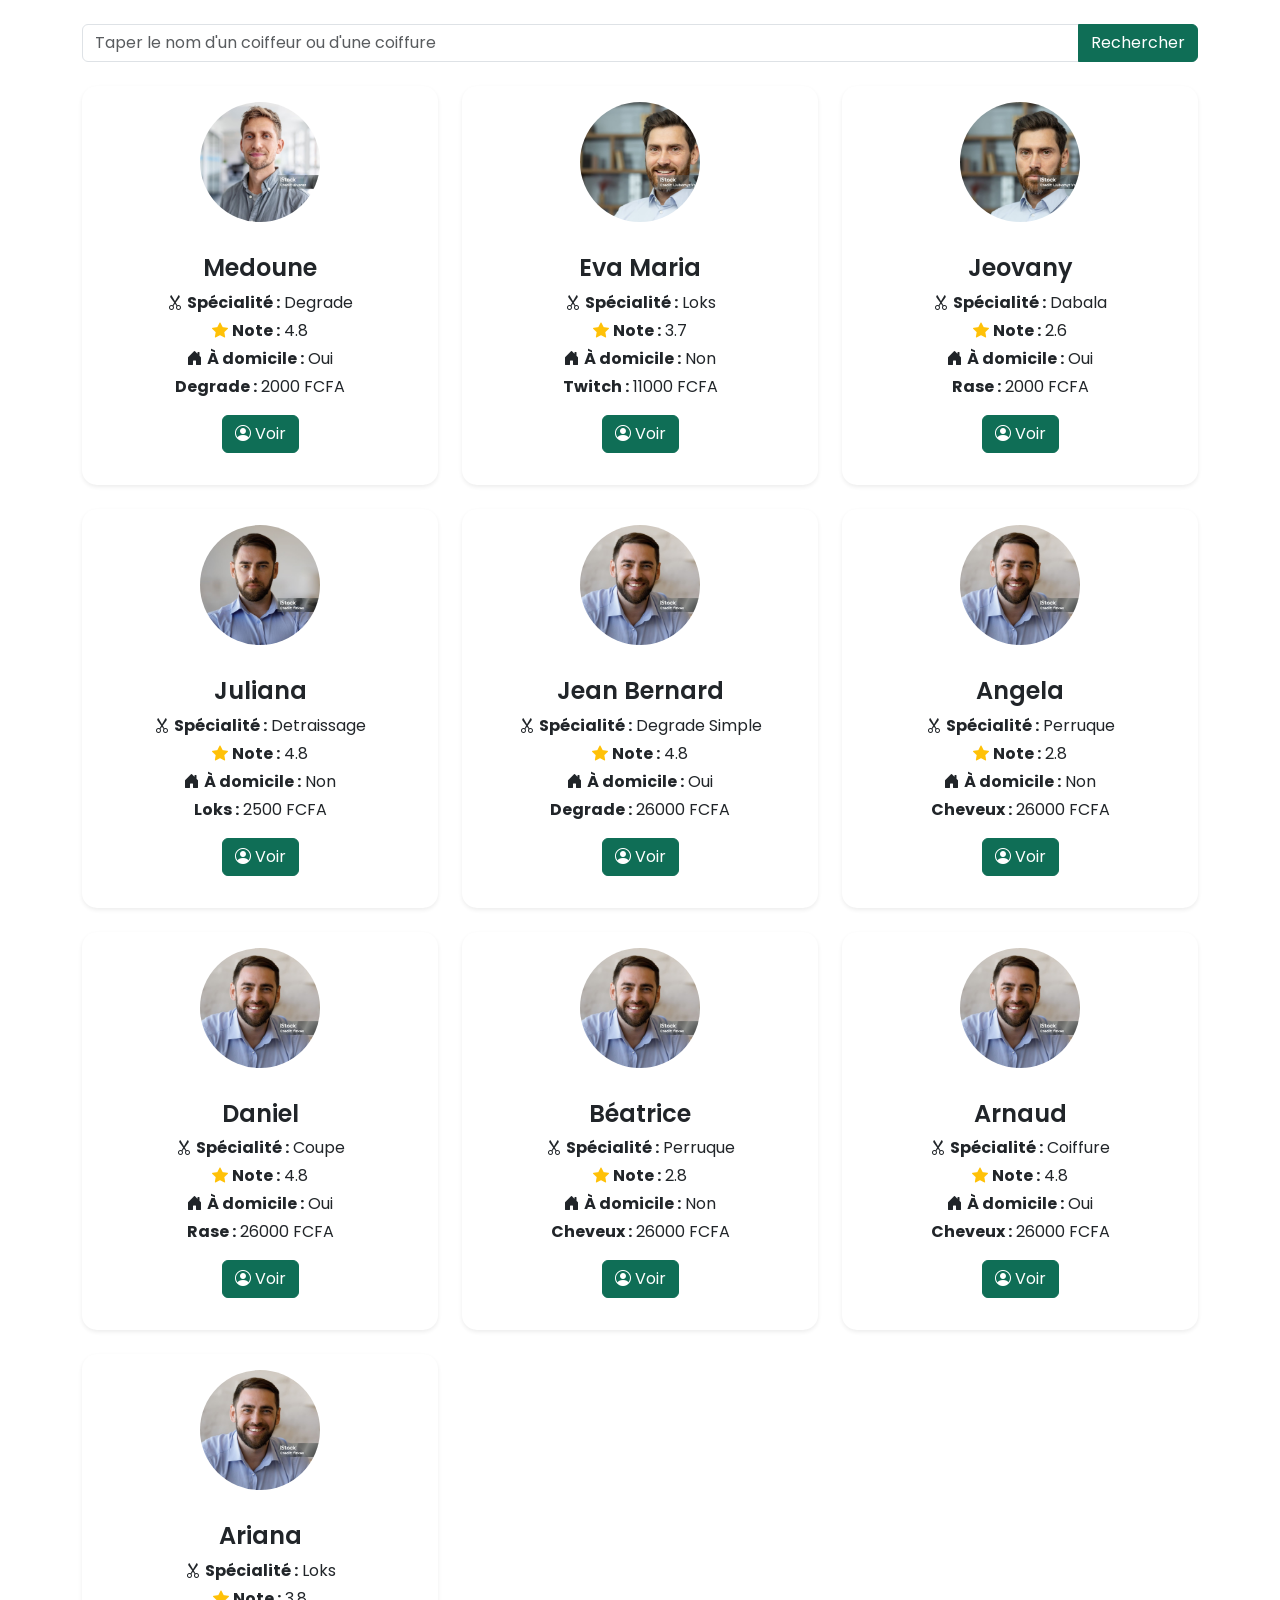
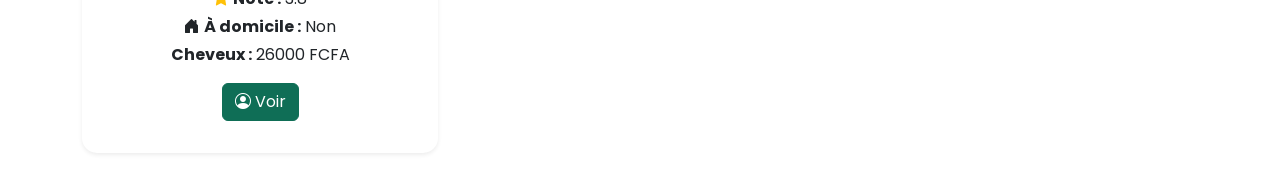
==== index.html @ 53518e61 "Debut de la galerie des réalisations" ====
<!doctype html>
<html lang="fr">
  <head>
    <meta charset="UTF-8" />
    <meta name="viewport" content="width=device-width, initial-scale=1.0" />
    <title>app-coiffure</title>
    <link rel="icon" href="images/logo3.png" />
    <link
      href="https://cdn.jsdelivr.net/npm/bootstrap@5.3.3/dist/css/bootstrap.min.css"
      rel="stylesheet"
    />
    <link
      rel="stylesheet"
      href="https://cdn.jsdelivr.net/npm/bootstrap-icons@1.11.3/font/bootstrap-icons.min.css"
    />
    <link
      href="https://fonts.googleapis.com/css2?family=Poppins:wght@300;400;500;600;700&display=swap"
      rel="stylesheet"
    />
    <link rel="stylesheet" href="css/style.css" />
  </head>
  <body>
    <div class="container mt-4">
      <div class="input-group mb-4" id="zone-de-recherche">
        <input
          class="form-control"
          type="search"
          placeholder="Taper le nom d'un coiffeur ou d'une coiffure"
          id="cherche"
        />
        <button class="btn btn-primary" type="button" id="btn">
          Rechercher
        </button>
      </div>

      <div id="liste-coiffeurs" class="row"></div>
    </div>

    <div class="modal fade" id="modaleGalerie" tabindex="-1">
      <div class="modal-dialog modal-dialog-centered modal-lg">
        <div class="modal-content">
          <div class="modal-header">
            <h5 class="modal-title">Toutes les réalisations</h5>
            <button
              type="button"
              class="btn-close"
              data-bs-dismiss="modal"
            ></button>
          </div>
          <div class="modal-body" id="galerie-complete"></div>
        </div>
      </div>
    </div>

    <script src="js/data.js"></script>
    <script src="js/liste.js"></script>
    <script src="https://cdn.jsdelivr.net/npm/bootstrap@5.3.3/dist/js/bootstrap.bundle.min.js"></script>
  </body>
</html>
---- css/style.css ----
:root {
  --bs-primary: #0F6E56;
  --bs-primary-rgb: 15, 110, 86;
}


.btn-primary {
  background-color: #0F6E56;
  border-color: #0F6E56;
}


.btn-primary:hover {
  background-color: #0c5a47;
  border-color: #0c5a47;
}


.btn-primary:focus,
.btn-primary:active {
  background-color: #0c5a47;
  border-color: #0c5a47;
}


body {
  font-family: "Poppins", sans-serif;
}


/* Images des réalisations */
#realisations {
  display: flex;
  gap: 8px;
  flex-wrap: wrap;
  margin: 1rem 0;
}


#realisations img {
  border: 1px solid var(--bs-border-color, #ddd);
  border-radius: 8px;
  width: 150px;
  height: 150px;
  object-fit: cover;
}


/* Style des cartes */
.card {
  border: none;
  border-radius: 15px;
  box-shadow: 0 5px 15px rgba(0, 0, 0, 0.08);
  transition: transform 0.3s ease, box-shadow 0.3s ease;
}


.card:hover {
  transform: translateY(-5px);
  box-shadow: 0 10px 25px rgba(0, 0, 0, 0.12);
}


/* Couleur des titres */
h1,
h2,
h3,
h4,
h5,
h6 {
  color: #12314D;
  font-weight: 600;
}

@media (max-width: 767px) {
  .card-title {
    font-size: 1.1rem;
    word-wrap: break-word;
  }

  .card.h-100 {
    padding: 0.75rem !important;
  }

  .card img.rounded-circle {
    width: 90px !important;
    height: 90px !important;
  }

  .card-text {
    font-size: 0.85rem;
  }
}
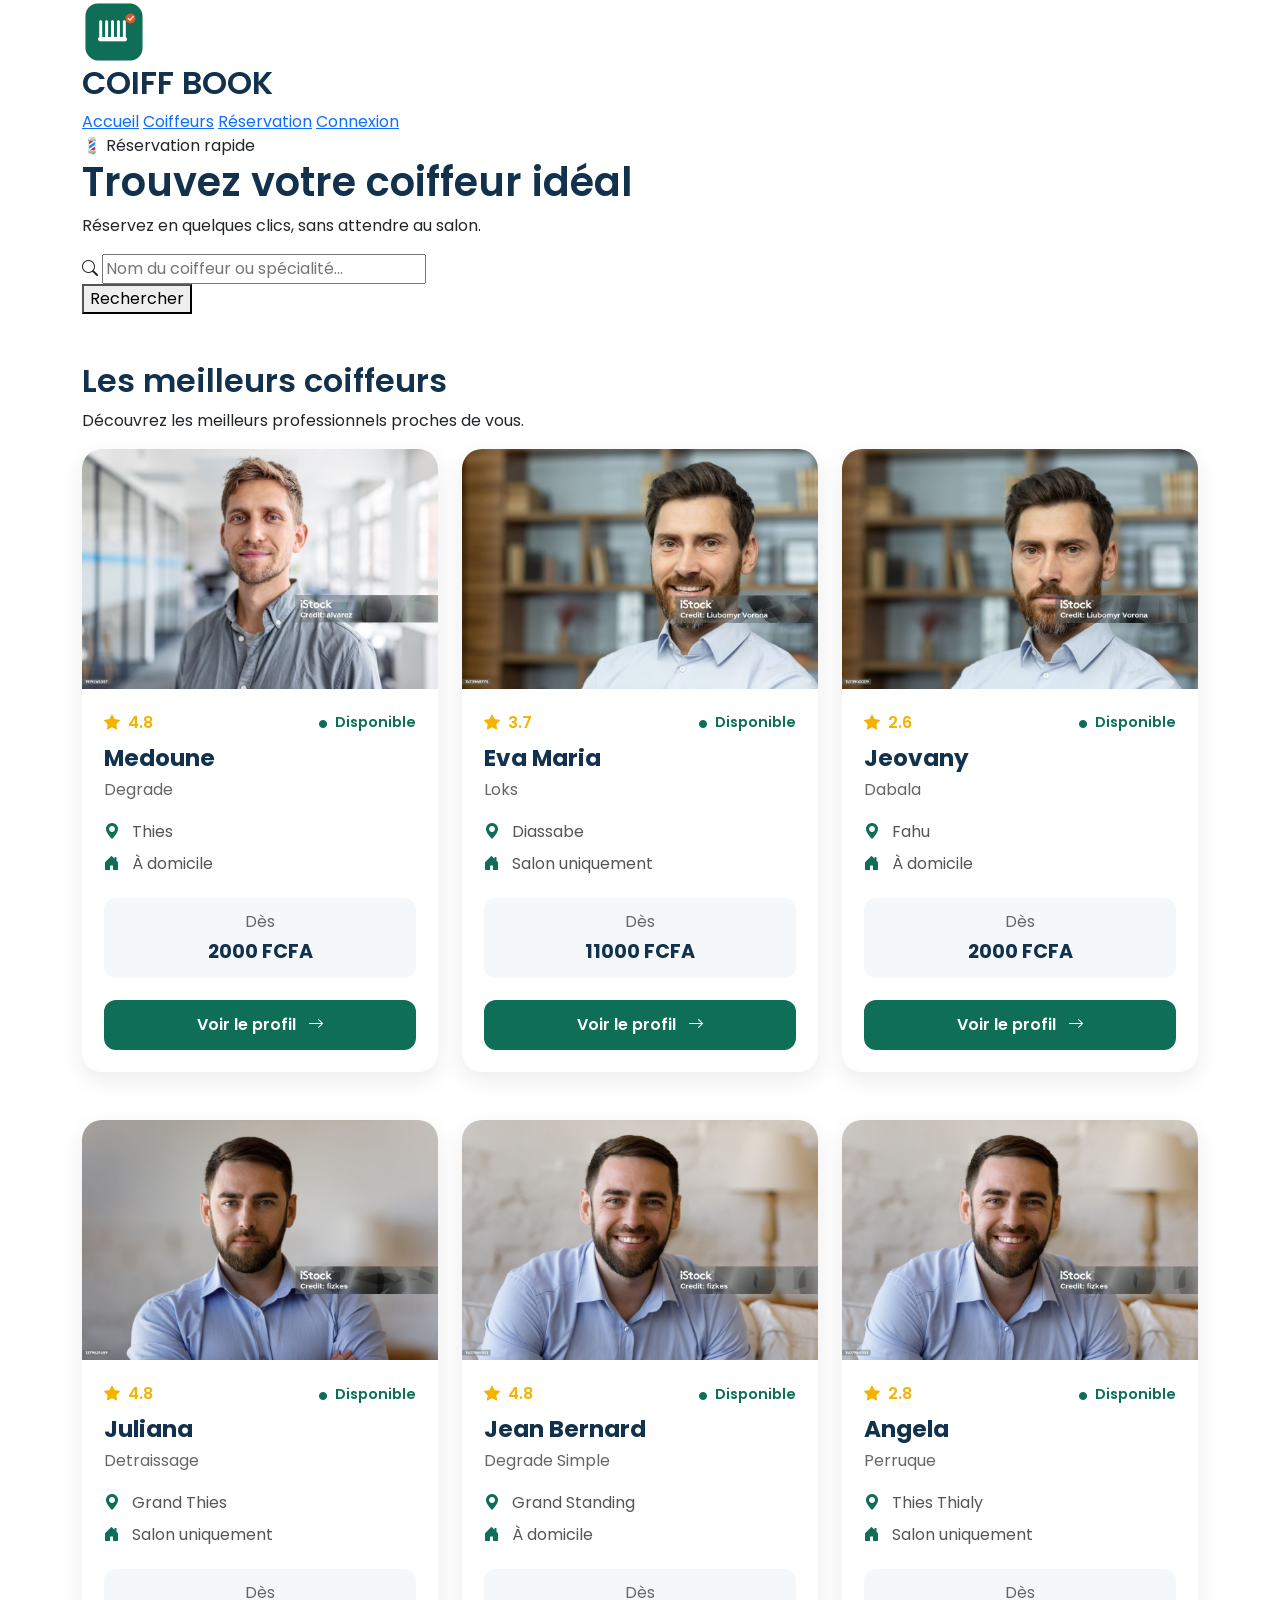
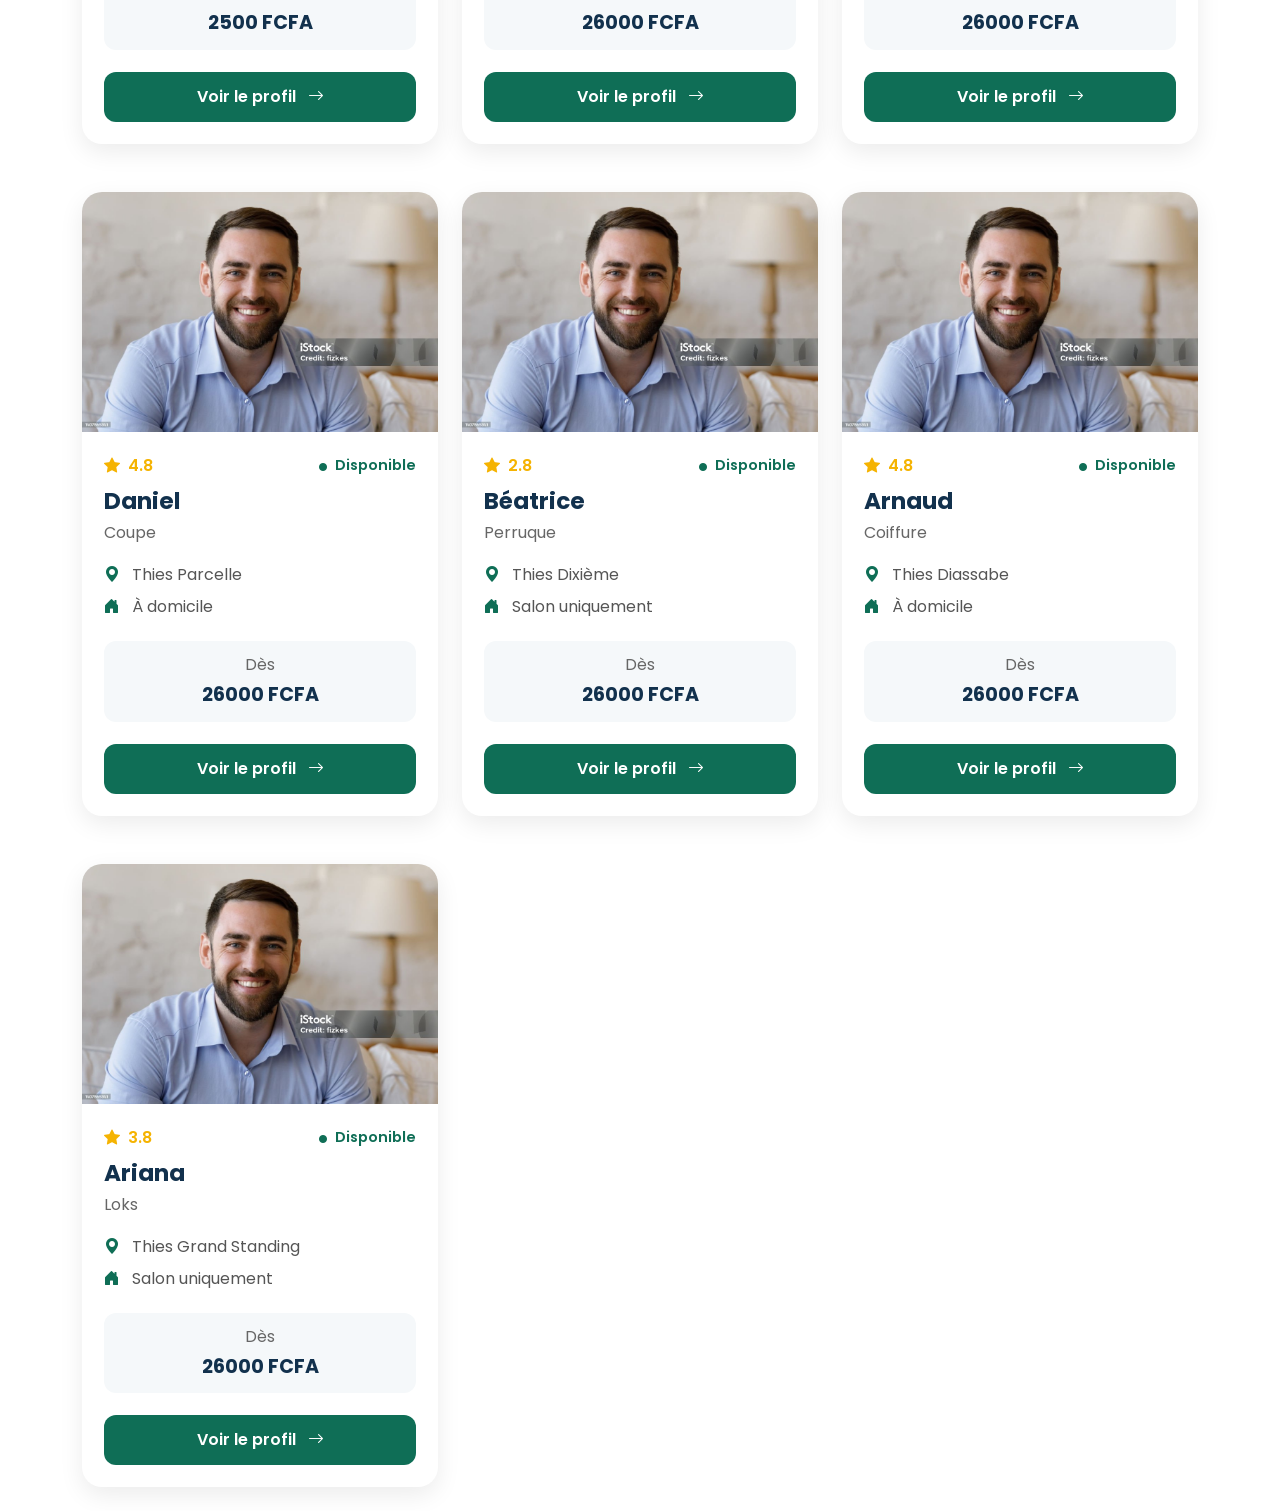
==== commit 20a85267: "Refaire le logo et le menu" ====
--- a/index.html
+++ b/index.html
@@ -20,33 +20,73 @@
     <link rel="stylesheet" href="css/style.css" />
   </head>
   <body>
-    <div class="container mt-4">
-      <div class="input-group mb-4" id="zone-de-recherche">
-        <input
-          class="form-control"
-          type="search"
-          placeholder="Taper le nom d'un coiffeur ou d'une coiffure"
-          id="cherche"
-        />
-        <button class="btn btn-primary" type="button" id="btn">
-          Rechercher
-        </button>
+    <nav class="navbar-coiffbook">
+      <div class="container">
+        <div class="logo-zone">
+          <img src="images/logo3.png" alt="COIFF BOOK" />
+
+          <h2>COIFF BOOK</h2>
+        </div>
+
+        <div class="menu">
+          <a href="#" class="active">Accueil</a>
+
+          <a href="#">Coiffeurs</a>
+
+          <a href="#">Réservation</a>
+
+          <a href="#">Connexion</a>
+        </div>
+      </div>
+    </nav>
+
+    <section class="hero">
+      <div class="container">
+        <span class="badge-hero"> 💈 Réservation rapide </span>
+
+        <h1>Trouvez votre coiffeur idéal</h1>
+
+        <p>Réservez en quelques clics, sans attendre au salon.</p>
+
+        <div class="recherche-container">
+          <div class="input-recherche">
+            <i class="bi bi-search"></i>
+
+            <input
+              type="search"
+              id="cherche"
+              placeholder="Nom du coiffeur ou spécialité..."
+            />
+          </div>
+
+          <button id="btn" class="btn-recherche">Rechercher</button>
+        </div>
+      </div>
+    </section>
+
+    <section class="container mt-5">
+      <div class="titre-liste">
+        <h2>Les meilleurs coiffeurs</h2>
+
+        <p>Découvrez les meilleurs professionnels proches de vous.</p>
       </div>
 
-      <div id="liste-coiffeurs" class="row"></div>
-    </div>
+      <div id="liste-coiffeurs" class="row gy-4"></div>
+    </section>
 
     <div class="modal fade" id="modaleGalerie" tabindex="-1">
       <div class="modal-dialog modal-dialog-centered modal-lg">
         <div class="modal-content">
           <div class="modal-header">
             <h5 class="modal-title">Toutes les réalisations</h5>
+
             <button
               type="button"
               class="btn-close"
               data-bs-dismiss="modal"
             ></button>
           </div>
+
           <div class="modal-body" id="galerie-complete"></div>
         </div>
       </div>
--- a/css/style.css
+++ b/css/style.css
@@ -27,21 +27,33 @@
   font-family: "Poppins", sans-serif;
 }
 
-
 /* Images des réalisations */
 #realisations {
   display: flex;
   gap: 8px;
-  flex-wrap: wrap;
+  flex-wrap: nowrap;
+  justify-content: center;
   margin: 1rem 0;
 }
 
 
+/* Les 2 enfants directs (img + .photo-plus) se partagent l'espace à parts égales,
+   ce qui les garde toujours côte à côte, même sur petit écran */
+#realisations > img,
+#realisations > .photo-plus {
+  flex: 1 1 0;
+  max-width: 150px;
+  min-width: 0;
+}
+
+
 #realisations img {
+  display: block;
+  width: 100%;
+  aspect-ratio: 1 / 1;
+  height: auto;
   border: 1px solid var(--bs-border-color, #ddd);
   border-radius: 8px;
-  width: 150px;
-  height: 150px;
   object-fit: cover;
 }
 
@@ -90,4 +102,196 @@
   .card-text {
     font-size: 0.85rem;
   }
+}
+/* Conteneur de la deuxième photo avec le +X */
+.photo-plus {
+  position: relative;
+  cursor: pointer; /* curseur pointeur pour montrer que c'est cliquable */
+}
+
+
+/* Le +X placé au-dessus de l'image */
+.photo-plus span {
+  position: absolute;
+  top: 0;
+  left: 0;
+
+  width: 100%;
+  height: 100%;
+
+  display: flex;
+  justify-content: center;
+  align-items: center;
+
+  background-color: rgba(0, 0, 0, 0.5);
+
+  color: white;
+  font-size: 30px;
+  font-weight: 600;
+
+  border-radius: 10px;
+  cursor: pointer;
+}
+
+
+/* Images de la modale (galerie complète) : dimensions fixées à l'avance
+   pour éviter que la page "saute"/clignote pendant le chargement des images */
+#galerie-complete img {
+  width: 150px;
+  height: 150px;
+  object-fit: cover;
+  border-radius: 8px;
+}
+
+
+   /* Bloc Horaires */
+
+.bloc-infos {
+  margin-top: 20px;
+  background: #fff;
+  border-radius: 15px;
+  box-shadow: 0 4px 12px rgba(0, 0, 0, 0.08);
+  overflow: hidden;
+}
+
+.entete-bloc {
+  display: flex;
+  justify-content: space-between;
+  align-items: center;
+  padding: 18px 20px;
+  cursor: pointer;
+  transition: 0.3s ease;
+}
+
+.entete-bloc:hover {
+  background-color: rgba(15, 110, 86, 0.08);
+}
+
+.entete-bloc span {
+  font-size: 18px;
+  font-weight: 600;
+  color: #12314D;
+}
+
+.entete-bloc i {
+  font-size: 20px;
+  color: #0F6E56;
+  transition: 0.3s;
+}
+
+.entete-bloc span i {
+    margin-right: 10px;
+    color: #0F6E56;
+}
+
+#planning {
+  display: none;
+  padding: 20px;
+  border-top: 1px solid #ececec;
+}
+
+/* ===========================================
+   CARTES COIFFEURS - UI REDESIGN
+=========================================== */
+
+.carte-coiffeur {
+    border-radius: 20px;
+    overflow: hidden;
+    background: #fff;
+    transition: .35s;
+    box-shadow: 0 8px 25px rgba(0,0,0,.08);
+    height: 100%;
+}
+
+.carte-coiffeur:hover{
+    transform: translateY(-8px);
+    box-shadow: 0 18px 40px rgba(0,0,0,.15);
+}
+
+.photo-coiffeur{
+    width:100%;
+    height:240px;
+    object-fit:cover;
+}
+
+.carte-coiffeur .card-body{
+    padding:22px;
+}
+
+.note{
+    color:#f5b301;
+    font-weight:600;
+}
+
+.note i{
+    margin-right:4px;
+}
+
+.disponible{
+    color:#0F6E56;
+    font-size:.9rem;
+    font-weight:600;
+}
+
+.disponible i{
+    font-size:8px;
+    margin-right:5px;
+}
+
+.nom-coiffeur{
+    color:#12314D;
+    font-size:1.45rem;
+    font-weight:700;
+    margin-top:10px;
+    margin-bottom:5px;
+}
+
+.specialite{
+    color:#666;
+    font-size:1rem;
+    margin-bottom:18px;
+}
+
+.info{
+    color:#555;
+    margin-bottom:8px;
+}
+
+.info i{
+    color:#0F6E56;
+    margin-right:8px;
+}
+
+.prix{
+    background:#F5F8FA;
+    border-radius:12px;
+    padding:12px;
+    margin:22px 0;
+    text-align:center;
+    color:#666;
+}
+
+.prix strong{
+    display:block;
+    color:#12314D;
+    font-size:1.2rem;
+    margin-top:4px;
+}
+
+.btn-profil{
+    background:#0F6E56;
+    color:white;
+    border-radius:12px;
+    padding:12px;
+    font-weight:600;
+    transition:.3s;
+}
+
+.btn-profil:hover{
+    background:#0c5a47;
+    color:white;
+}
+
+.btn-profil i{
+    margin-left:8px;
 }
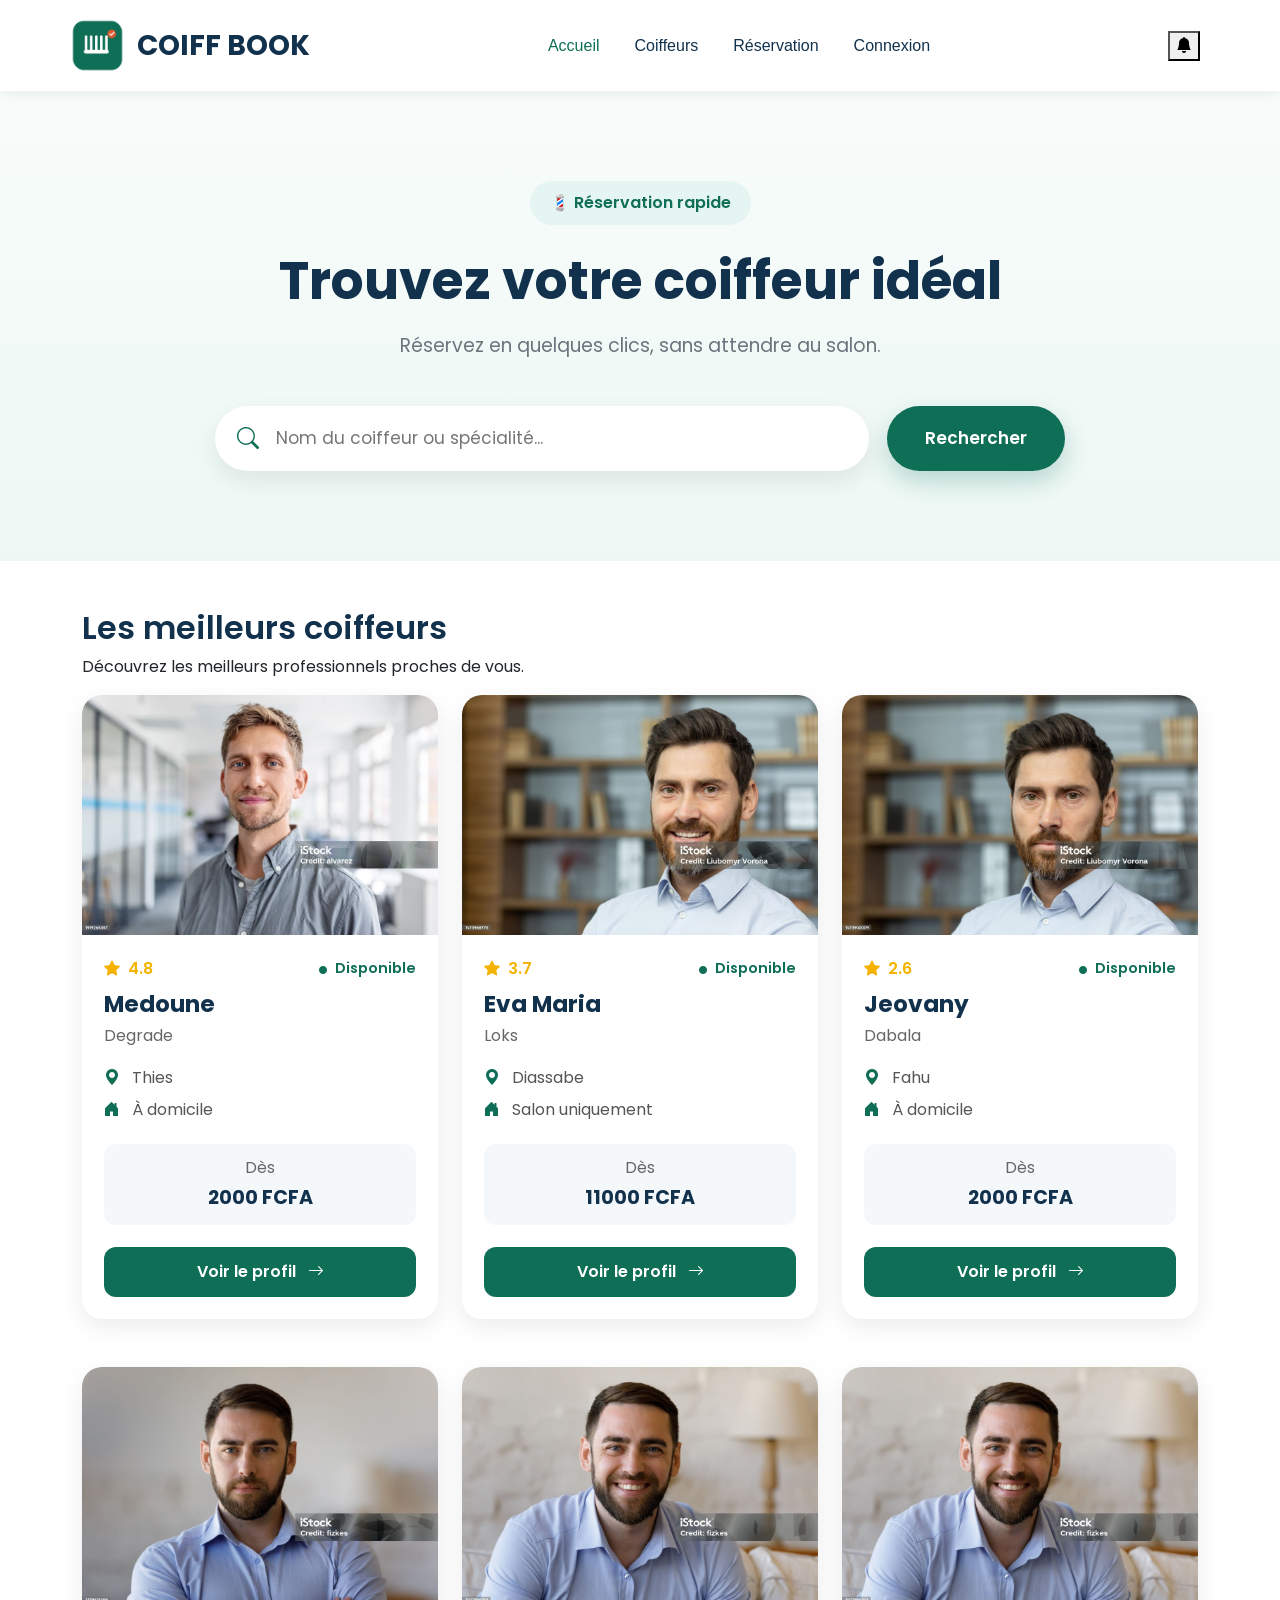
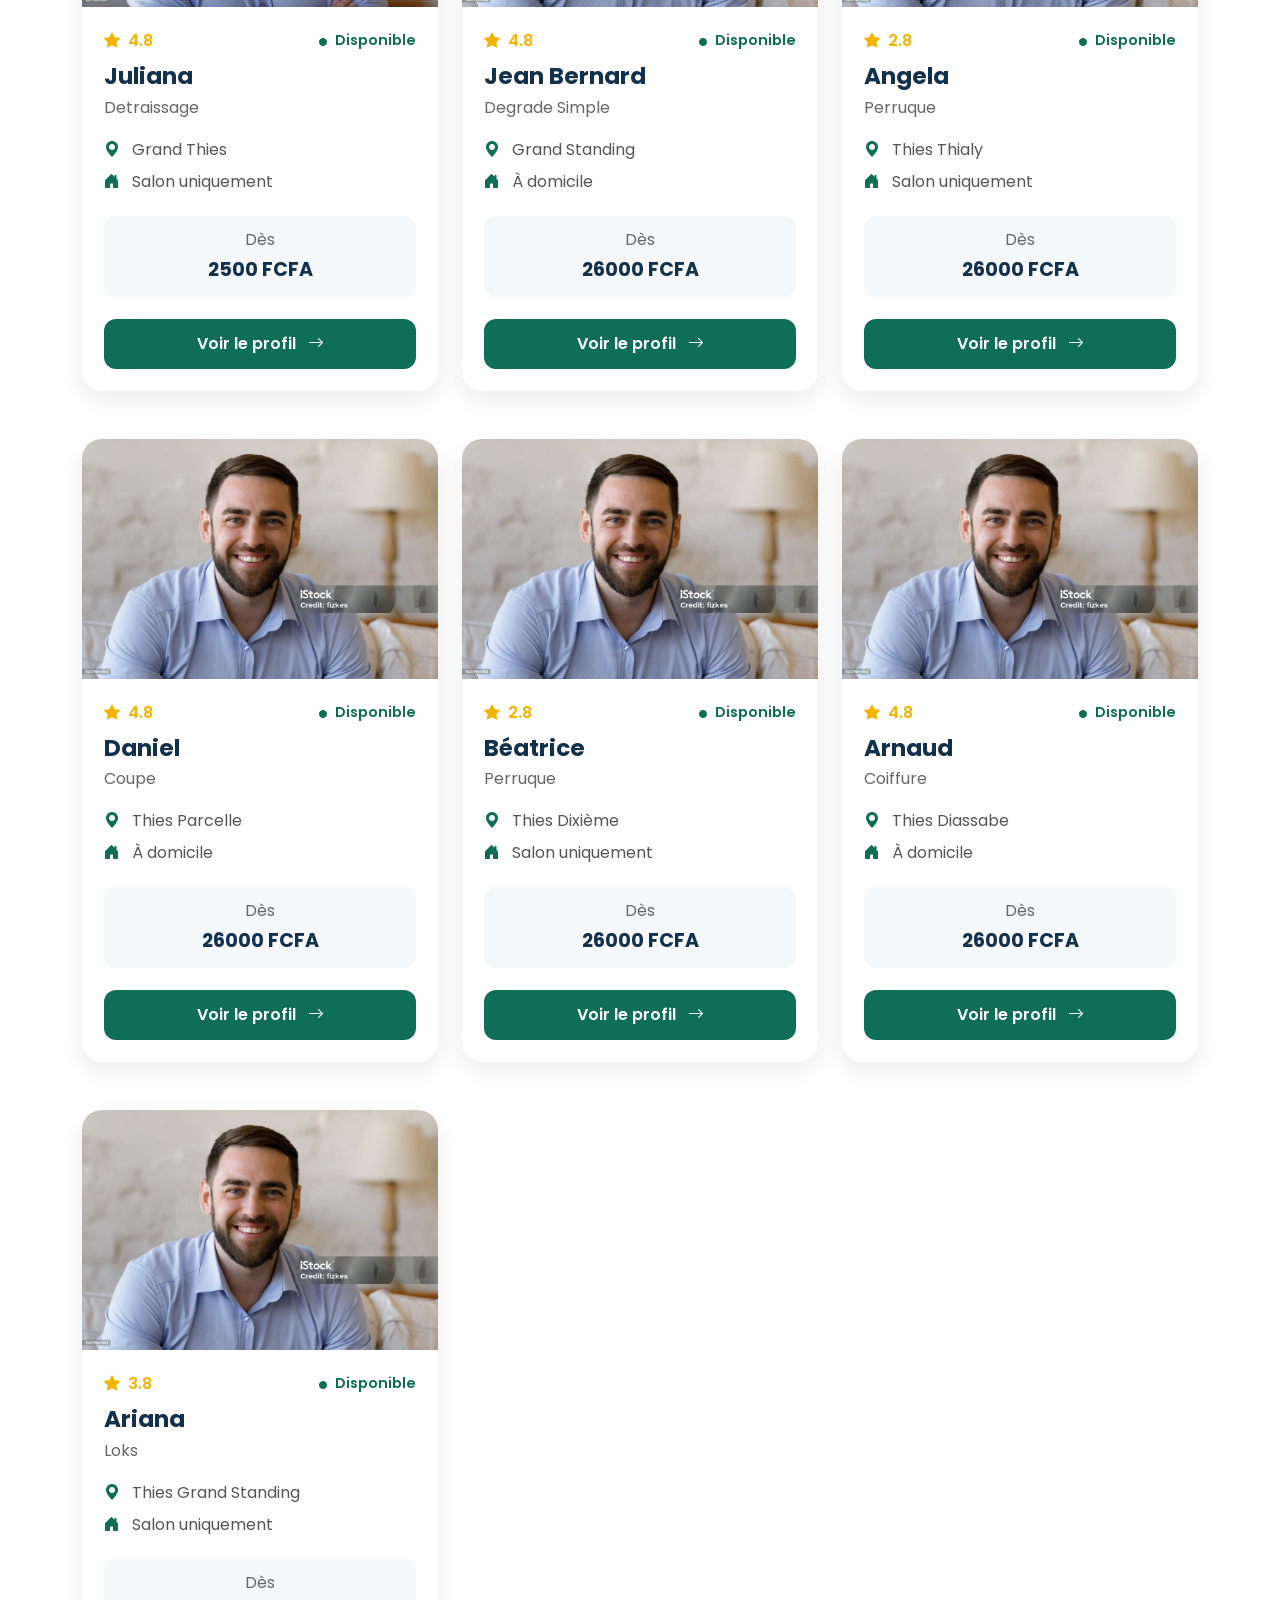
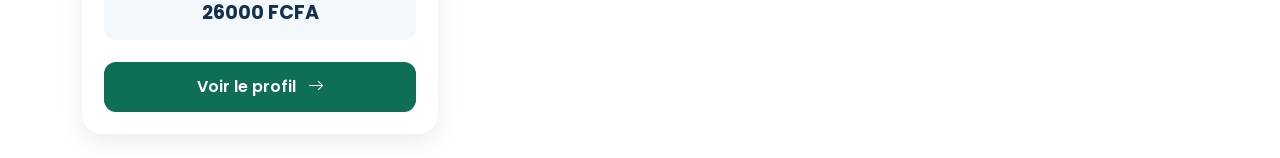
==== commit b3062a43: "Modification de la side bar et du logo de l'appli" ====
--- a/index.html
+++ b/index.html
@@ -22,13 +22,28 @@
   <body>
     <nav class="navbar-coiffbook">
       <div class="container">
+        <!-- Menu Mobile -->
+
+        <button
+          class="btn-menu-mobile d-lg-none"
+          data-bs-toggle="offcanvas"
+          data-bs-target="#menuMobile"
+          aria-label="Ouvrir le menu"
+        >
+          <i class="bi bi-list"></i>
+        </button>
+
+        <!-- Logo -->
+
         <div class="logo-zone">
           <img src="images/logo3.png" alt="COIFF BOOK" />
 
           <h2>COIFF BOOK</h2>
         </div>
 
-        <div class="menu">
+        <!-- Menu ordinateur -->
+
+        <div class="menu d-none d-lg-flex">
           <a href="#" class="active">Accueil</a>
 
           <a href="#">Coiffeurs</a>
@@ -37,9 +52,16 @@
 
           <a href="#">Connexion</a>
         </div>
+
+        <!-- Notifications -->
+
+        <div class="actions-navbar">
+          <button class="btn-notification">
+            <i class="bi bi-bell-fill"></i>
+          </button>
+        </div>
       </div>
     </nav>
-
     <section class="hero">
       <div class="container">
         <span class="badge-hero"> 💈 Réservation rapide </span>
@@ -92,6 +114,47 @@
       </div>
     </div>
 
+    <div class="offcanvas offcanvas-start" tabindex="-1" id="menuMobile">
+      <div class="offcanvas-header">
+        <h5 class="offcanvas-title">
+          <img src="images/logo3.png" width="35" />
+
+          COIFF BOOK
+        </h5>
+
+        <button
+          type="button"
+          class="btn-close"
+          data-bs-dismiss="offcanvas"
+        ></button>
+      </div>
+
+      <div class="offcanvas-body">
+        <a href="#" class="lien-menu">
+          <i class="bi bi-house"></i>
+
+          Accueil
+        </a>
+
+        <a href="#" class="lien-menu">
+          <i class="bi bi-scissors"></i>
+
+          Coiffeurs
+        </a>
+
+        <a href="#" class="lien-menu">
+          <i class="bi bi-calendar-check"></i>
+
+          Réservations
+        </a>
+
+        <a href="#" class="lien-menu">
+          <i class="bi bi-person"></i>
+
+          Connexion
+        </a>
+      </div>
+    </div>
     <script src="js/data.js"></script>
     <script src="js/liste.js"></script>
     <script src="https://cdn.jsdelivr.net/npm/bootstrap@5.3.3/dist/js/bootstrap.bundle.min.js"></script>
--- a/css/style.css
+++ b/css/style.css
@@ -294,4 +294,438 @@
 
 .btn-profil i{
     margin-left:8px;
+}
+
+
+        /* NAVBAR */
+
+
+.navbar-coiffbook{
+    background:#ffffff;
+    position:sticky;
+    top:0;
+    z-index:1000;
+    box-shadow:0 2px 15px rgba(0,0,0,.08);
+}
+
+.navbar-coiffbook .container{
+    display:flex;
+    justify-content:space-between;
+    align-items:center;
+    padding:18px 0;
+}
+
+.logo-zone{
+    display:flex;
+    align-items:center;
+    gap:12px;
+}
+
+.logo-zone img{
+    width:55px;
+}
+
+.logo-zone h2{
+    margin:0;
+    color:#12314D;
+    font-size:28px;
+    font-weight:700;
+}
+
+.menu{
+    display:flex;
+    gap:35px;
+}
+
+.menu a{
+    text-decoration:none;
+    color:#12314D;
+    font-weight:500;
+    transition:.3s;
+}
+
+.menu a:hover{
+    color:#0F6E56;
+}
+
+.menu .active{
+    color:#0F6E56;
+}
+
+
+            /* HERO */
+
+
+.hero{
+
+    background:linear-gradient(
+        180deg,
+        #F8FCFB 0%,
+        #EDF8F5 100%
+    );
+
+    padding:90px 0;
+
+    text-align:center;
+
+}
+
+.badge-hero{
+
+    display:inline-block;
+
+    background:#E5F5F1;
+
+    color:#0F6E56;
+
+    padding:10px 20px;
+
+    border-radius:50px;
+
+    font-weight:600;
+
+    margin-bottom:25px;
+
+}
+
+.hero h1{
+
+    color:#12314D;
+
+    font-size:52px;
+
+    font-weight:700;
+
+    margin-bottom:20px;
+
+}
+
+.hero p{
+
+    color:#6c757d;
+
+    font-size:19px;
+
+    width:700px;
+
+    max-width:90%;
+
+    margin:auto;
+
+    margin-bottom:45px;
+
+}
+
+
+      /* BARRE DE RECHERCHE */
+
+
+.recherche-container{
+
+    margin:auto;
+
+    margin-top:45px;
+
+    max-width:850px;
+
+    display:flex;
+
+    gap:18px;
+
+}
+
+.input-recherche{
+
+    flex:1;
+
+    display:flex;
+
+    align-items:center;
+
+    background:#fff;
+
+    border-radius:60px;
+
+    padding:0 22px;
+
+    box-shadow:0 10px 25px rgba(0,0,0,.08);
+
+    transition:.3s;
+
+}
+
+.input-recherche:focus-within{
+
+    transform:translateY(-2px);
+
+    box-shadow:0 15px 35px rgba(15,110,86,.18);
+
+}
+
+.input-recherche i{
+
+    color:#0F6E56;
+
+    font-size:22px;
+
+    margin-right:15px;
+
+}
+
+.input-recherche input{
+
+    width:100%;
+
+    height:65px;
+
+    border:none;
+
+    outline:none;
+
+    font-size:17px;
+
+    background:transparent;
+
+}
+
+.btn-recherche{
+
+    border:none;
+
+    background:#0F6E56;
+
+    color:white;
+
+    border-radius:60px;
+
+    padding:0 38px;
+
+    font-size:17px;
+
+    font-weight:600;
+
+    transition:.3s;
+
+    box-shadow:0 10px 25px rgba(15,110,86,.25);
+
+}
+
+.btn-recherche:hover{
+
+    background:#12314D;
+
+    transform:translateY(-2px);
+
+}
+
+/* pour le champ de recherche sur mobile et sur pc */
+
+@media (max-width:768px){
+
+    .recherche-container{
+
+        flex-direction:column;
+
+    }
+
+    .input-recherche{
+
+        width:100%;
+
+    }
+
+    .btn-recherche{
+
+        width:100%;
+
+        height:58px;
+
+    }
+
+}
+
+/*pour reduire le texte ecrit en dur sur la page d'accueil trouver votre coiffeur  */
+@media (max-width:768px){
+
+    .hero{
+
+        padding:55px 20px;
+
+    }
+
+    .hero h1{
+
+        font-size:34px;
+
+        line-height:1.2;
+
+    }
+
+    .hero p{
+
+        font-size:16px;
+
+        width:100%;
+
+        margin-top:18px;
+
+    }
+
+    .recherche-container{
+
+        flex-direction:column;
+
+        gap:15px;
+
+    }
+
+    .btn-recherche{
+
+        width:100%;
+
+        height:58px;
+
+    }
+
+}
+
+/* ===========================
+        MENU MOBILE
+=========================== */
+
+.btn-menu-mobile{
+
+    border:none;
+
+    background:transparent;
+
+    color:#12314D;
+
+    font-size:34px;
+
+    padding:0;
+
+}
+
+.btn-menu-mobile:focus{
+
+    box-shadow:none;
+
+}
+
+.offcanvas{
+
+    width:280px !important;
+
+    border-top-right-radius:25px;
+
+    border-bottom-right-radius:25px;
+
+}
+
+.offcanvas-header{
+
+    background:#12314D;
+
+    color:white;
+
+    padding:22px;
+
+}
+
+.offcanvas-title{
+
+    display:flex;
+
+    align-items:center;
+
+    gap:12px;
+
+    font-size:22px;
+
+    font-weight:700;
+
+}
+
+.offcanvas-title img{
+
+    width:42px;
+
+}
+
+.offcanvas-body{
+
+    padding:0;
+
+    background:#F8FCFB;
+
+}
+
+.lien-menu{
+
+    display:flex;
+
+    align-items:center;
+
+    gap:18px;
+
+    text-decoration:none;
+
+    color:#12314D;
+
+    font-size:18px;
+
+    font-weight:500;
+
+    padding:20px 25px;
+
+    transition:.3s;
+
+}
+
+.lien-menu i{
+
+    color:#0F6E56;
+
+    font-size:22px;
+
+}
+
+.lien-menu:hover{
+
+    background:#E5F5F1;
+
+    color:#0F6E56;
+
+}
+
+@media(min-width:992px){
+
+    .btn-menu-mobile{
+
+        display:none;
+
+    }
+
+}
+
+/* la taille du logo de l'appli su rla page d'accuel */
+/*.logo-zone img{
+
+    width:50px;
+    height:50px;
+
+}
+
+/* le bouton de notification */
+.actions-navbar{
+
+    margin-right:10px;
+
+}*/
+
+.btn-menu-mobile{
+
+    margin-left:10px;
+
 }
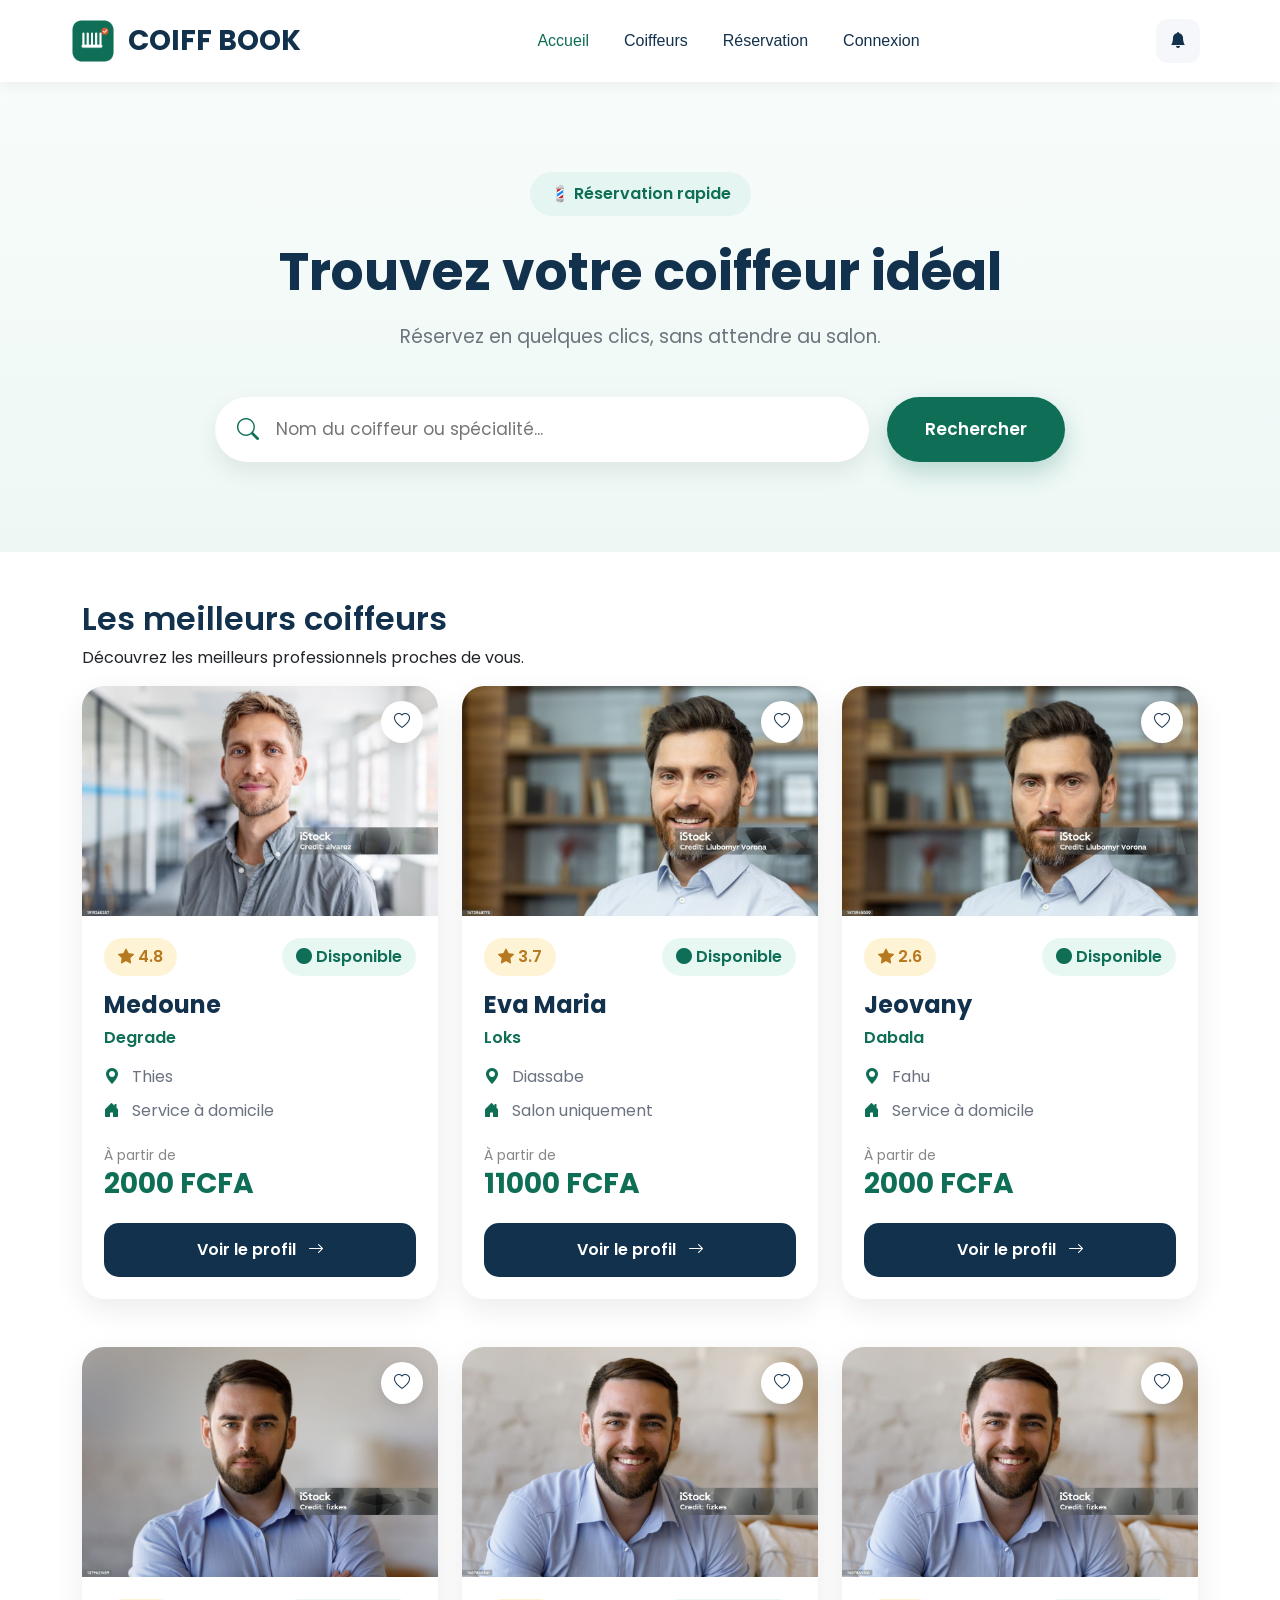
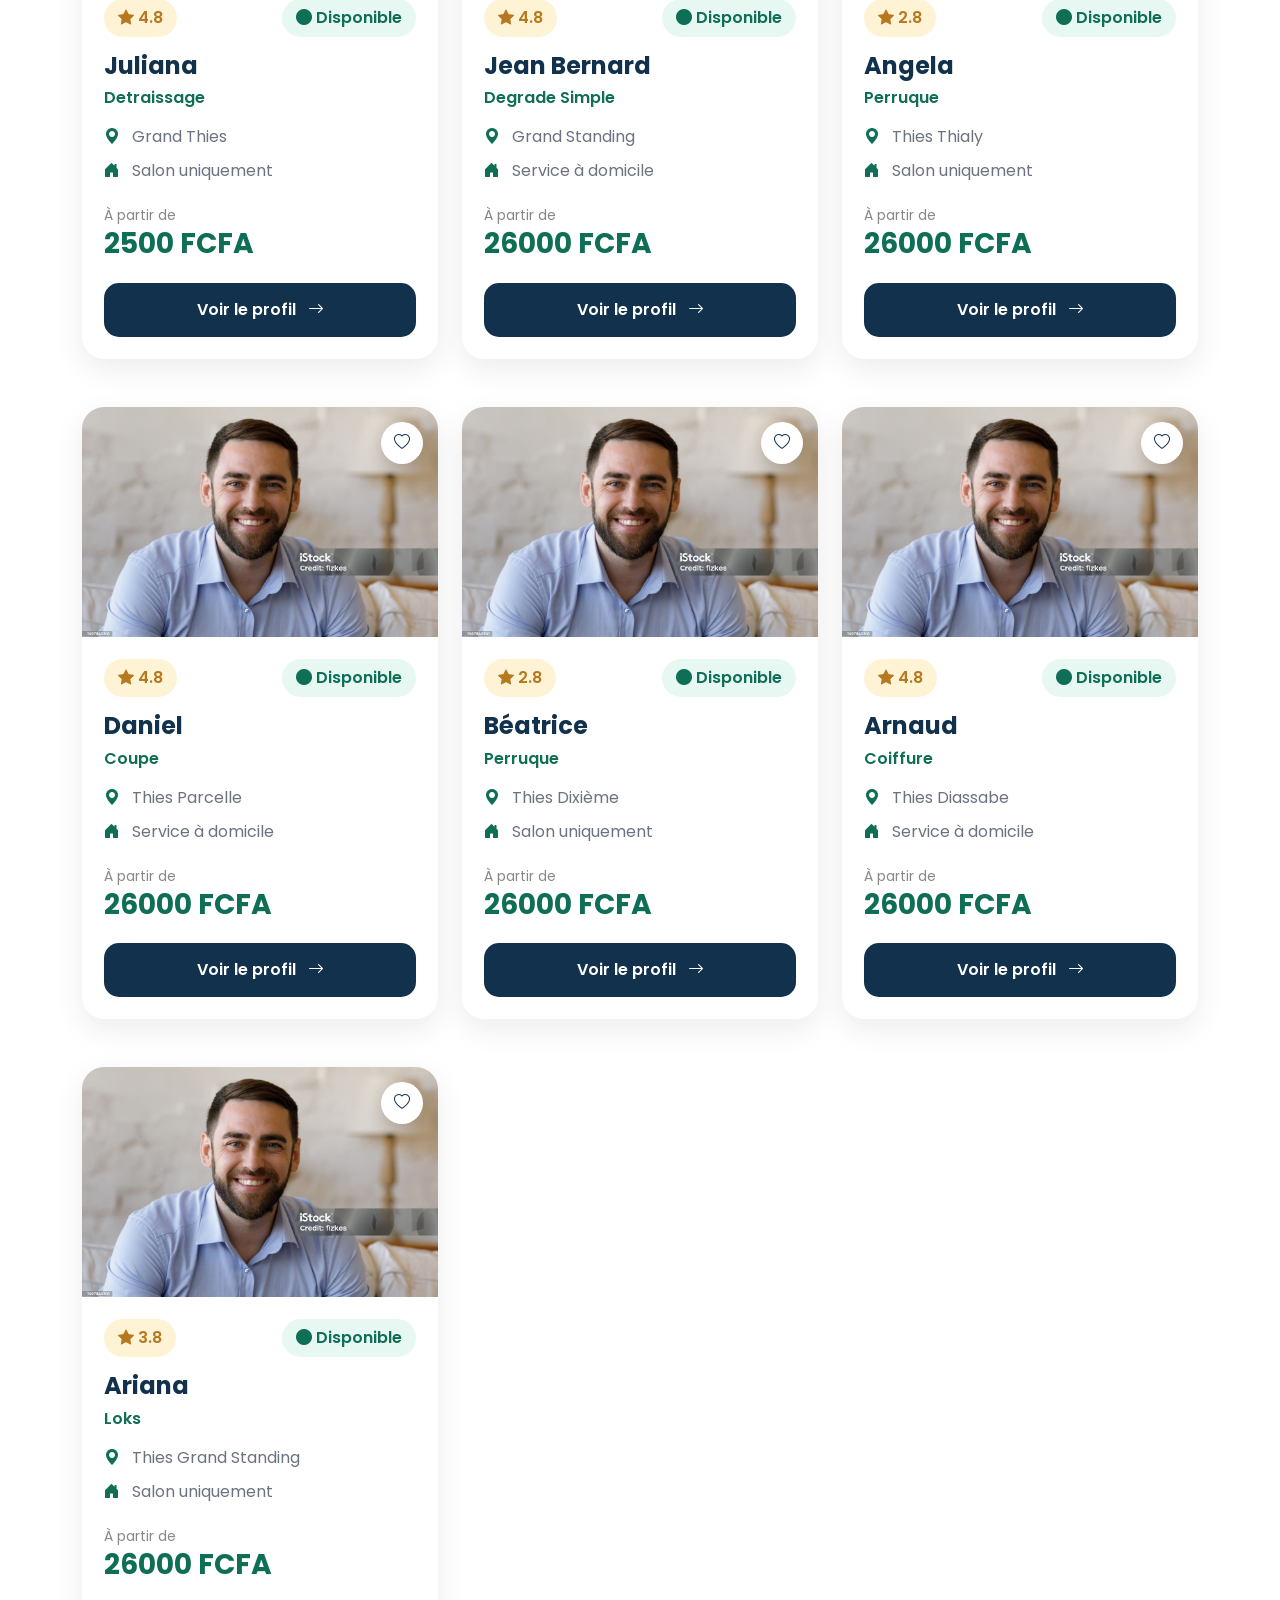
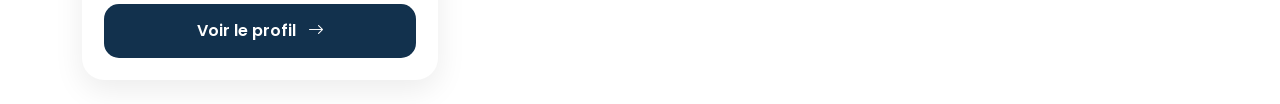
==== commit 46b6e15e: "Refonte de la sidebar" ====
--- a/index.html
+++ b/index.html
@@ -130,29 +130,53 @@
       </div>
 
       <div class="offcanvas-body">
-        <a href="#" class="lien-menu">
-          <i class="bi bi-house"></i>
+        <!-- Profils utilisateur -->
 
-          Accueil
-        </a>
+        <div class="profil-sidebar">
+          <img src="images/logo3.png" alt="Logo" />
 
-        <a href="#" class="lien-menu">
-          <i class="bi bi-scissors"></i>
+          <h4>Bienvenue 👋</h4>
 
-          Coiffeurs
-        </a>
+          <p>Réservez votre prochain rendez-vous.</p>
+        </div>
 
-        <a href="#" class="lien-menu">
-          <i class="bi bi-calendar-check"></i>
+        <!-- Navigation sidebar -->
 
-          Réservations
-        </a>
+        <div class="menu-sidebar">
+          <a href="#" class="item-menu actif">
+            <i class="bi bi-house-door-fill"></i>
 
-        <a href="#" class="lien-menu">
-          <i class="bi bi-person"></i>
+            Accueil
+          </a>
 
-          Connexion
-        </a>
+          <a href="#" class="item-menu">
+            <i class="bi bi-scissors"></i>
+
+            Coiffeurs
+          </a>
+
+          <a href="#" class="item-menu">
+            <i class="bi bi-calendar-check-fill"></i>
+
+            Réservations
+          </a>
+
+          <a href="#" class="item-menu">
+            <i class="bi bi-heart-fill"></i>
+
+            Favoris
+          </a>
+
+          <a href="#" class="item-menu">
+            <i class="bi bi-gear-fill"></i>
+
+            Paramètres
+          </a>
+        </div>
+
+        <!-- Pied de Sidebar -->
+
+        <div class="sidebar-footer">Version 1.0</div>
       </div>
     </div>
     <script src="js/data.js"></script>
--- a/css/style.css
+++ b/css/style.css
@@ -604,6 +604,7 @@
     font-size:34px;
 
     padding:0;
+    margin-left:10px;
 
 }
 
@@ -704,16 +705,24 @@
     .btn-menu-mobile{
 
         display:none;
+        
 
     }
 
 }
 
 /* la taille du logo de l'appli su rla page d'accuel */
-/*.logo-zone img{
-
-    width:50px;
-    height:50px;
+.logo-zone img{
+
+    width:46px;
+    height:46px;
+     object-fit:contain;
+
+}
+     
+.navbar-coiffbook{
+
+    min-height:70px;
 
 }
 
@@ -722,10 +731,367 @@
 
     margin-right:10px;
 
-}*/
-
-.btn-menu-mobile{
-
-    margin-left:10px;
+}
+
+.btn-menu-mobile,
+.btn-notification{
+
+    width:44px;
+    height:44px;
+
+    border:none;
+
+    border-radius:12px;
+
+    background:#F5F7FA;
+
+    display:flex;
+
+    align-items:center;
+
+    justify-content:center;
+
+    color:#12314D;
+
+    transition:.3s;
+
+}
+
+.btn-menu-mobile:hover,
+.btn-notification:hover{
+
+    background:#E6F4F0;
+
+}
+
+/*======================================================
+            CARTES PREMIUM COIFF BOOK
+======================================================*/
+
+.carte-coiffeur{
+
+    border:none;
+
+    border-radius:22px;
+
+    overflow:hidden;
+
+    background:white;
+
+    box-shadow:0 10px 30px rgba(0,0,0,.08);
+
+    transition:.35s;
+
+}
+
+.carte-coiffeur:hover{
+
+    transform:translateY(-8px);
+
+    box-shadow:0 18px 40px rgba(0,0,0,.12);
+
+}
+
+/*================ PHOTO =================*/
+
+.photo-container{
+
+    position:relative;
+
+}
+
+.photo-coiffeur{
+
+    width:100%;
+
+    height:230px;
+
+    object-fit:cover;
+
+}
+
+/*================ FAVORI =================*/
+
+.btn-favori{
+
+    position:absolute;
+
+    top:15px;
+
+    right:15px;
+
+    width:42px;
+
+    height:42px;
+
+    border:none;
+
+    border-radius:50%;
+
+    background:white;
+
+    color:#12314D;
+
+    box-shadow:0 5px 18px rgba(0,0,0,.15);
+
+    transition:.3s;
+
+}
+
+.btn-favori:hover{
+
+    background:#0F6E56;
+
+    color:white;
+
+}
+
+/*================ BADGES =================*/
+
+.ligne-badges{
+
+    display:flex;
+
+    justify-content:space-between;
+
+    align-items:center;
+
+    margin-bottom:15px;
+
+}
+
+.badge-note{
+
+    background:#FFF3D6;
+
+    color:#B7791F;
+
+    padding:7px 14px;
+
+    border-radius:30px;
+
+    font-weight:600;
+
+}
+
+.badge-dispo{
+
+    background:#E7F8F2;
+
+    color:#0F6E56;
+
+    padding:7px 14px;
+
+    border-radius:30px;
+
+    font-weight:600;
+
+}
+
+/*================ TITRES =================*/
+
+.nom-coiffeur{
+
+    font-size:24px;
+
+    font-weight:700;
+
+    color:#12314D;
+
+    margin-bottom:6px;
+
+}
+
+.specialite{
+
+    color:#0F6E56;
+
+    font-weight:600;
+
+    margin-bottom:15px;
+
+}
+
+.info{
+
+    color:#6B7280;
+
+    margin-bottom:10px;
+
+}
+
+.info i{
+
+    color:#0F6E56;
+
+    margin-right:8px;
+
+}
+
+/*================ PRIX =================*/
+
+.bloc-prix{
+
+    margin-top:20px;
+
+    margin-bottom:22px;
+
+}
+
+.bloc-prix small{
+
+    color:#888;
+
+}
+
+.bloc-prix h3{
+
+    color:#0F6E56;
+
+    font-size:28px;
+
+    font-weight:700;
+
+}
+
+/*================ BOUTON =================*/
+
+.btn-profil{
+
+    width:100%;
+
+    border-radius:15px;
+
+    background:#12314D;
+
+    color:white;
+
+    padding:14px;
+
+    font-weight:600;
+
+    transition:.3s;
+
+}
+
+.btn-profil:hover{
+
+    background:#0F6E56;
+
+    color:white;
+
+}
+
+
+            /* SIDEBAR PREMIUM COIFF BOOK */
+
+
+.profil-sidebar{
+
+    text-align:center;
+
+    padding:35px 20px;
+
+    background:linear-gradient(135deg,#12314D,#0F6E56);
+
+    color:white;
+
+}
+
+.profil-sidebar img{
+
+    width:70px;
+
+    height:70px;
+
+    object-fit:contain;
+
+    margin-bottom:15px;
+
+}
+
+.profil-sidebar h4{
+
+    font-weight:700;
+
+    margin-bottom:6px;
+
+}
+
+.profil-sidebar p{
+
+    opacity:.9;
+
+    font-size:14px;
+
+}
+
+.menu-sidebar{
+
+    padding:20px 15px;
+
+}
+
+.item-menu{
+
+    display:flex;
+
+    align-items:center;
+
+    gap:16px;
+
+    text-decoration:none;
+
+    color:#12314D;
+
+    padding:16px 18px;
+
+    border-radius:15px;
+
+    margin-bottom:10px;
+
+    font-weight:600;
+
+    transition:.25s;
+
+}
+
+.item-menu i{
+
+    font-size:20px;
+
+    color:#0F6E56;
+
+}
+
+.item-menu:hover{
+
+    background:#E8F5F1;
+
+}
+
+.item-menu.actif{
+
+    background:#12314D;
+
+    color:white;
+
+}
+
+.item-menu.actif i{
+
+    color:white;
+
+}
+
+.sidebar-footer{
+
+    text-align:center;
+
+    color:#999;
+
+    padding:25px;
+
+    font-size:13px;
 
 }
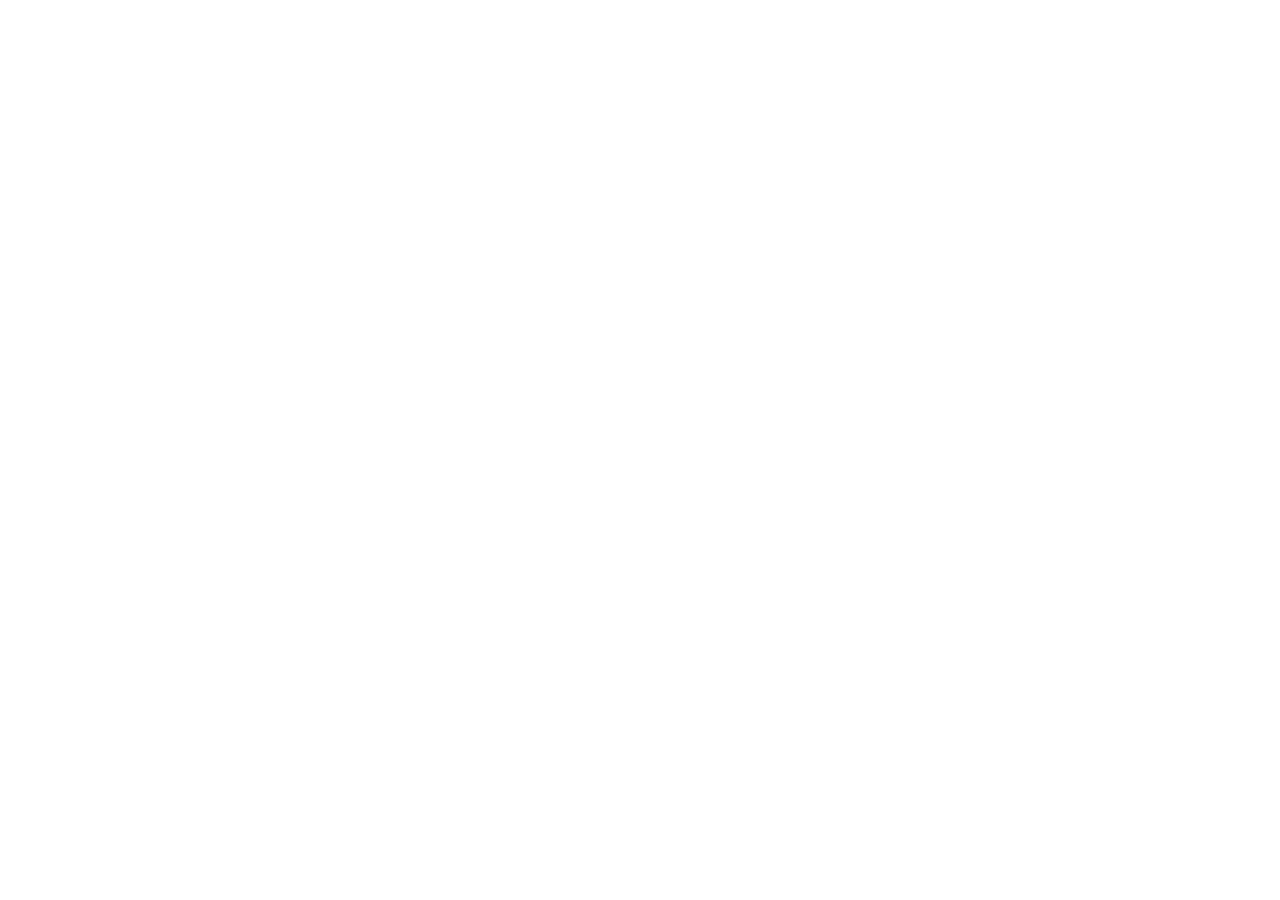
==== commit cf725a4f: "Style du bloc domicle/zone avec icones, coherent avec le rese du profil" ====
--- a/index.html
+++ b/index.html
@@ -2,9 +2,13 @@
 <html lang="fr">
   <head>
     <meta charset="UTF-8" />
+
     <meta name="viewport" content="width=device-width, initial-scale=1.0" />
-    <title>app-coiffure</title>
+
+    <title>profils</title>
+
     <link rel="icon" href="images/logo3.png" />
+
     <link
       href="https://cdn.jsdelivr.net/npm/bootstrap@5.3.3/dist/css/bootstrap.min.css"
       rel="stylesheet"
@@ -17,170 +21,146 @@
       href="https://fonts.googleapis.com/css2?family=Poppins:wght@300;400;500;600;700&display=swap"
       rel="stylesheet"
     />
-    <link rel="stylesheet" href="css/style.css" />
+
+    <link rel="stylesheet" href="./css/style.css" />
   </head>
+
   <body>
-    <nav class="navbar-coiffbook">
-      <div class="container">
-        <!-- Menu Mobile -->
+    <div class="container mt-4" id="profil-container">
 
-        <button
-          class="btn-menu-mobile d-lg-none"
-          data-bs-toggle="offcanvas"
-          data-bs-target="#menuMobile"
-          aria-label="Ouvrir le menu"
-        >
-          <i class="bi bi-list"></i>
-        </button>
+      <!-- Cache tant que profil.js n'a pas rempli toutes les infos,
+           puis passe en display:block a la fin du script -->
+      <div id="carte-profil" style="display: none">
 
-        <!-- Logo -->
+        <!-- =====================================================
+                  EN-TÊTE PREMIUM DU PROFIL
+        ====================================================== -->
 
-        <div class="logo-zone">
-          <img src="images/logo3.png" alt="COIFF BOOK" />
+        <div class="banniere-profil">
 
-          <h2>COIFF BOOK</h2>
+          <img
+            src="images/bernard.jpg"
+            alt="Bannière"
+            class="image-banniere"
+          >
+
         </div>
 
-        <!-- Menu ordinateur -->
+        <!-- ===================== PHOTO + IDENTITÉ ===================== -->
 
-        <div class="menu d-none d-lg-flex">
-          <a href="#" class="active">Accueil</a>
+        <div class="entete-profil">
 
-          <a href="#">Coiffeurs</a>
+          <!-- Ici profil.js remplira automatiquement les informations -->
 
-          <a href="#">Réservation</a>
+          <div id="identite"></div>
 
-          <a href="#">Connexion</a>
         </div>
 
-        <!-- Notifications -->
+        <!-- ===================== ACTIONS ===================== -->
 
-        <div class="actions-navbar">
-          <button class="btn-notification">
-            <i class="bi bi-bell-fill"></i>
-          </button>
+        <div class="actions-profil">
+
+          
+            href="rendezvous.html?id=1"
+            class="btn-reserver"
+          >
+
+            <i class="bi bi-calendar-check-fill"></i>
+
+            Réserver
+
+          </a>
+
+          <div class="actions-secondaires">
+
+            <button
+              class="btn-secondaire"
+            >
+
+              <i class="bi bi-house-door-fill"></i>
+
+              Domicile
+
+            </button>
+
+            <button
+              class="btn-secondaire"
+            >
+
+              <i class="bi bi-chat-dots-fill"></i>
+
+              Message
+
+            </button>
+
+          </div>
+
+        </div>
+
+        <!-- ===================== DOMICILE / ZONE ===================== -->
+
+        <div id="domicile" class="p-3"></div>
+
+        <!-- ===================== PRESTATIONS ===================== -->
+
+        <div id="prestations"></div>
+
+        <!-- ===================== GALERIE ===================== -->
+
+        <h3 class="titre-section">
+          <i class="bi bi-images"></i>
+          Galerie
+        </h3>
+
+        <div id="realisations"></div>
+
+        <!-- ===================== PLANNING / HORAIRES ===================== -->
+
+        <div class="bloc-infos">
+
+          <div class="entete-bloc" id="btnHoraires">
+            <span>
+              <i class="bi bi-clock-fill"></i>
+              Planning hebdomadaire
+            </span>
+          </div>
+
+          <div id="planning"></div>
+
+        </div>
+
+      </div>
+      <!-- fin #carte-profil -->
+
+      <!-- Modale Bootstrap : affiche toutes les realisations,
+           remplie dynamiquement par profil.js au clic sur le +X -->
+      <div class="modal fade" id="modaleGalerie" tabindex="-1">
+        <div class="modal-dialog modal-dialog-centered modal-lg">
+          <div class="modal-content">
+
+            <div class="modal-header">
+              <h5 class="modal-title">Toutes les réalisations</h5>
+
+              <button
+                type="button"
+                class="btn-close"
+                data-bs-dismiss="modal">
+              </button>
+            </div>
+
+            <div class="modal-body" id="galerie-complete"></div>
+
+          </div>
         </div>
       </div>
-    </nav>
-    <section class="hero">
-      <div class="container">
-        <span class="badge-hero"> 💈 Réservation rapide </span>
 
-        <h1>Trouvez votre coiffeur idéal</h1>
-
-        <p>Réservez en quelques clics, sans attendre au salon.</p>
-
-        <div class="recherche-container">
-          <div class="input-recherche">
-            <i class="bi bi-search"></i>
-
-            <input
-              type="search"
-              id="cherche"
-              placeholder="Nom du coiffeur ou spécialité..."
-            />
-          </div>
-
-          <button id="btn" class="btn-recherche">Rechercher</button>
-        </div>
-      </div>
-    </section>
-
-    <section class="container mt-5">
-      <div class="titre-liste">
-        <h2>Les meilleurs coiffeurs</h2>
-
-        <p>Découvrez les meilleurs professionnels proches de vous.</p>
-      </div>
-
-      <div id="liste-coiffeurs" class="row gy-4"></div>
-    </section>
-
-    <div class="modal fade" id="modaleGalerie" tabindex="-1">
-      <div class="modal-dialog modal-dialog-centered modal-lg">
-        <div class="modal-content">
-          <div class="modal-header">
-            <h5 class="modal-title">Toutes les réalisations</h5>
-
-            <button
-              type="button"
-              class="btn-close"
-              data-bs-dismiss="modal"
-            ></button>
-          </div>
-
-          <div class="modal-body" id="galerie-complete"></div>
-        </div>
-      </div>
     </div>
 
-    <div class="offcanvas offcanvas-start" tabindex="-1" id="menuMobile">
-      <div class="offcanvas-header">
-        <h5 class="offcanvas-title">
-          <img src="images/logo3.png" width="35" />
+    <script src="js/data.js"></script>
+    <script src="js/profil.js"></script>
 
-          COIFF BOOK
-        </h5>
+    <!-- JavaScript Bootstrap : necessaire pour les modales, dropdown, etc. -->
+    <script src="https://cdn.jsdelivr.net/npm/bootstrap@5.3.3/dist/js/bootstrap.bundle.min.js"></script>
 
-        <button
-          type="button"
-          class="btn-close"
-          data-bs-dismiss="offcanvas"
-        ></button>
-      </div>
-
-      <div class="offcanvas-body">
-        <!-- Profils utilisateur -->
-
-        <div class="profil-sidebar">
-          <img src="images/logo3.png" alt="Logo" />
-
-          <h4>Bienvenue 👋</h4>
-
-          <p>Réservez votre prochain rendez-vous.</p>
-        </div>
-
-        <!-- Navigation sidebar -->
-
-        <div class="menu-sidebar">
-          <a href="#" class="item-menu actif">
-            <i class="bi bi-house-door-fill"></i>
-
-            Accueil
-          </a>
-
-          <a href="#" class="item-menu">
-            <i class="bi bi-scissors"></i>
-
-            Coiffeurs
-          </a>
-
-          <a href="#" class="item-menu">
-            <i class="bi bi-calendar-check-fill"></i>
-
-            Réservations
-          </a>
-
-          <a href="#" class="item-menu">
-            <i class="bi bi-heart-fill"></i>
-
-            Favoris
-          </a>
-
-          <a href="#" class="item-menu">
-            <i class="bi bi-gear-fill"></i>
-
-            Paramètres
-          </a>
-        </div>
-
-        <!-- Pied de Sidebar -->
-
-        <div class="sidebar-footer">Version 1.0</div>
-      </div>
-    </div>
-    <script src="js/data.js"></script>
-    <script src="js/liste.js"></script>
-    <script src="https://cdn.jsdelivr.net/npm/bootstrap@5.3.3/dist/js/bootstrap.bundle.min.js"></script>
   </body>
 </html>
--- a/css/style.css
+++ b/css/style.css
@@ -1094,4 +1094,368 @@
 
     font-size:13px;
 
+}
+
+/*======================================================
+                BANNIÈRE DU PROFIL
+======================================================*/
+
+.banniere-profil{
+
+    height:220px;
+
+    border-radius:25px;
+
+    overflow:hidden;
+
+    margin-bottom:70px;
+
+}
+
+.image-banniere{
+
+    width:100%;
+
+    height:100%;
+
+    object-fit:cover;
+
+}
+
+/*======================*/
+
+.entete-profil{
+
+    margin-top:-90px;
+
+    position:relative;
+
+    z-index:5;
+
+}
+
+/*======================*/
+
+#identite img{
+
+    width:140px;
+
+    height:140px;
+
+    object-fit:cover;
+
+    border-radius:50%;
+
+    border:6px solid white;
+
+    box-shadow:0 10px 30px rgba(0,0,0,.15);
+
+}
+
+/*======================*/
+
+.actions-profil{
+
+    margin-top:30px;
+
+}
+
+.btn-reserver{
+
+    display:block;
+
+    width:100%;
+
+    padding:16px;
+
+    border-radius:18px;
+
+    text-decoration:none;
+
+    background:#0F6E56;
+
+    color:white;
+
+    text-align:center;
+
+    font-weight:600;
+
+}
+
+.btn-reserver:hover{
+
+    color:white;
+
+    background:#0B5C48;
+
+}
+
+/*======================*/
+
+.actions-secondaires{
+
+    display:flex;
+
+    gap:15px;
+
+    margin-top:15px;
+
+}
+
+.btn-secondaire{
+
+    flex:1;
+
+    border:none;
+
+    border-radius:16px;
+
+    padding:14px;
+
+    background:#F3F8F7;
+
+    color:#12314D;
+
+    font-weight:600;
+
+}
+
+.btn-secondaire i{
+
+    color:#0F6E56;
+
+    margin-right:8px;
+
+}
+
+/*=============================================
+            IDENTITÉ PREMIUM
+=============================================*/
+
+.identite-premium{
+
+    text-align:center;
+
+    margin-top:15px;
+
+}
+
+.identite-premium .nom-coiffeur{
+
+    color:#12314D;
+
+    font-size:32px;
+
+    font-weight:700;
+
+    margin-bottom:10px;
+
+}
+
+.note-premium{
+
+    display:inline-flex;
+
+    align-items:center;
+
+    gap:8px;
+
+    padding:8px 18px;
+
+    border-radius:30px;
+
+    background:#FFF3D6;
+
+    color:#C98A00;
+
+    font-weight:700;
+
+    margin-bottom:18px;
+
+}
+
+.info-premium{
+
+    display:flex;
+
+    justify-content:center;
+
+    gap:30px;
+
+    flex-wrap:wrap;
+
+}
+
+.info-domicile {
+  display: flex;
+  justify-content: center;
+  gap: 30px;
+  flex-wrap: wrap;
+  margin: 20px 0;
+}
+
+.info-domicile span {
+  color: #666;
+  font-weight: 600;
+}
+
+.info-domicile i {
+  color: #0F6E56;
+  margin-right: 8px;
+}
+
+.info-premium span{
+
+    color:#666;
+
+    font-weight:600;
+
+}
+
+.info-premium i{
+
+    color:#0F6E56;
+
+    margin-right:8px;
+
+}
+
+/*======================================================
+                PRESTATIONS PREMIUM
+======================================================*/
+
+.titre-section{
+
+    color:#12314D;
+
+    font-size:28px;
+
+    font-weight:700;
+
+    margin-top:45px;
+
+    margin-bottom:25px;
+
+}
+
+.titre-section i{
+
+    color:#0F6E56;
+
+    margin-right:10px;
+
+}
+
+/*==============================*/
+
+.carte-prestation{
+
+    display:flex;
+
+    align-items:center;
+
+    justify-content:space-between;
+
+    gap:20px;
+
+    background:white;
+
+    border-radius:20px;
+
+    padding:20px;
+
+    margin-bottom:18px;
+
+    box-shadow:0 10px 25px rgba(0,0,0,.08);
+
+}
+
+/*==============================*/
+
+.icone-prestation{
+
+    width:65px;
+
+    height:65px;
+
+    border-radius:18px;
+
+    background:#E8F5F1;
+
+    display:flex;
+
+    justify-content:center;
+
+    align-items:center;
+
+    font-size:28px;
+
+    color:#0F6E56;
+
+}
+
+/*==============================*/
+
+.contenu-prestation{
+
+    flex:1;
+
+}
+
+.contenu-prestation h5{
+
+    color:#12314D;
+
+    font-weight:700;
+
+    margin-bottom:6px;
+
+}
+
+.contenu-prestation span{
+
+    color:#888;
+
+    font-size:14px;
+
+}
+
+.contenu-prestation h4{
+
+    color:#0F6E56;
+
+    margin-top:6px;
+
+    font-weight:700;
+
+}
+
+/*==============================*/
+
+.btn-reserver-prestation{
+
+    text-decoration: none;
+    display: inline-block;
+    white-space: nowrap;
+    flex-shrink: 0;
+    border:none;
+
+    background:#12314D;
+
+    color:white;
+
+    border-radius:14px;
+
+    padding:12px 20px;
+
+    font-weight:600;
+
+    transition:.3s;
+
+}
+
+.btn-reserver-prestation:hover{
+
+    background:#0F6E56;
+
 }
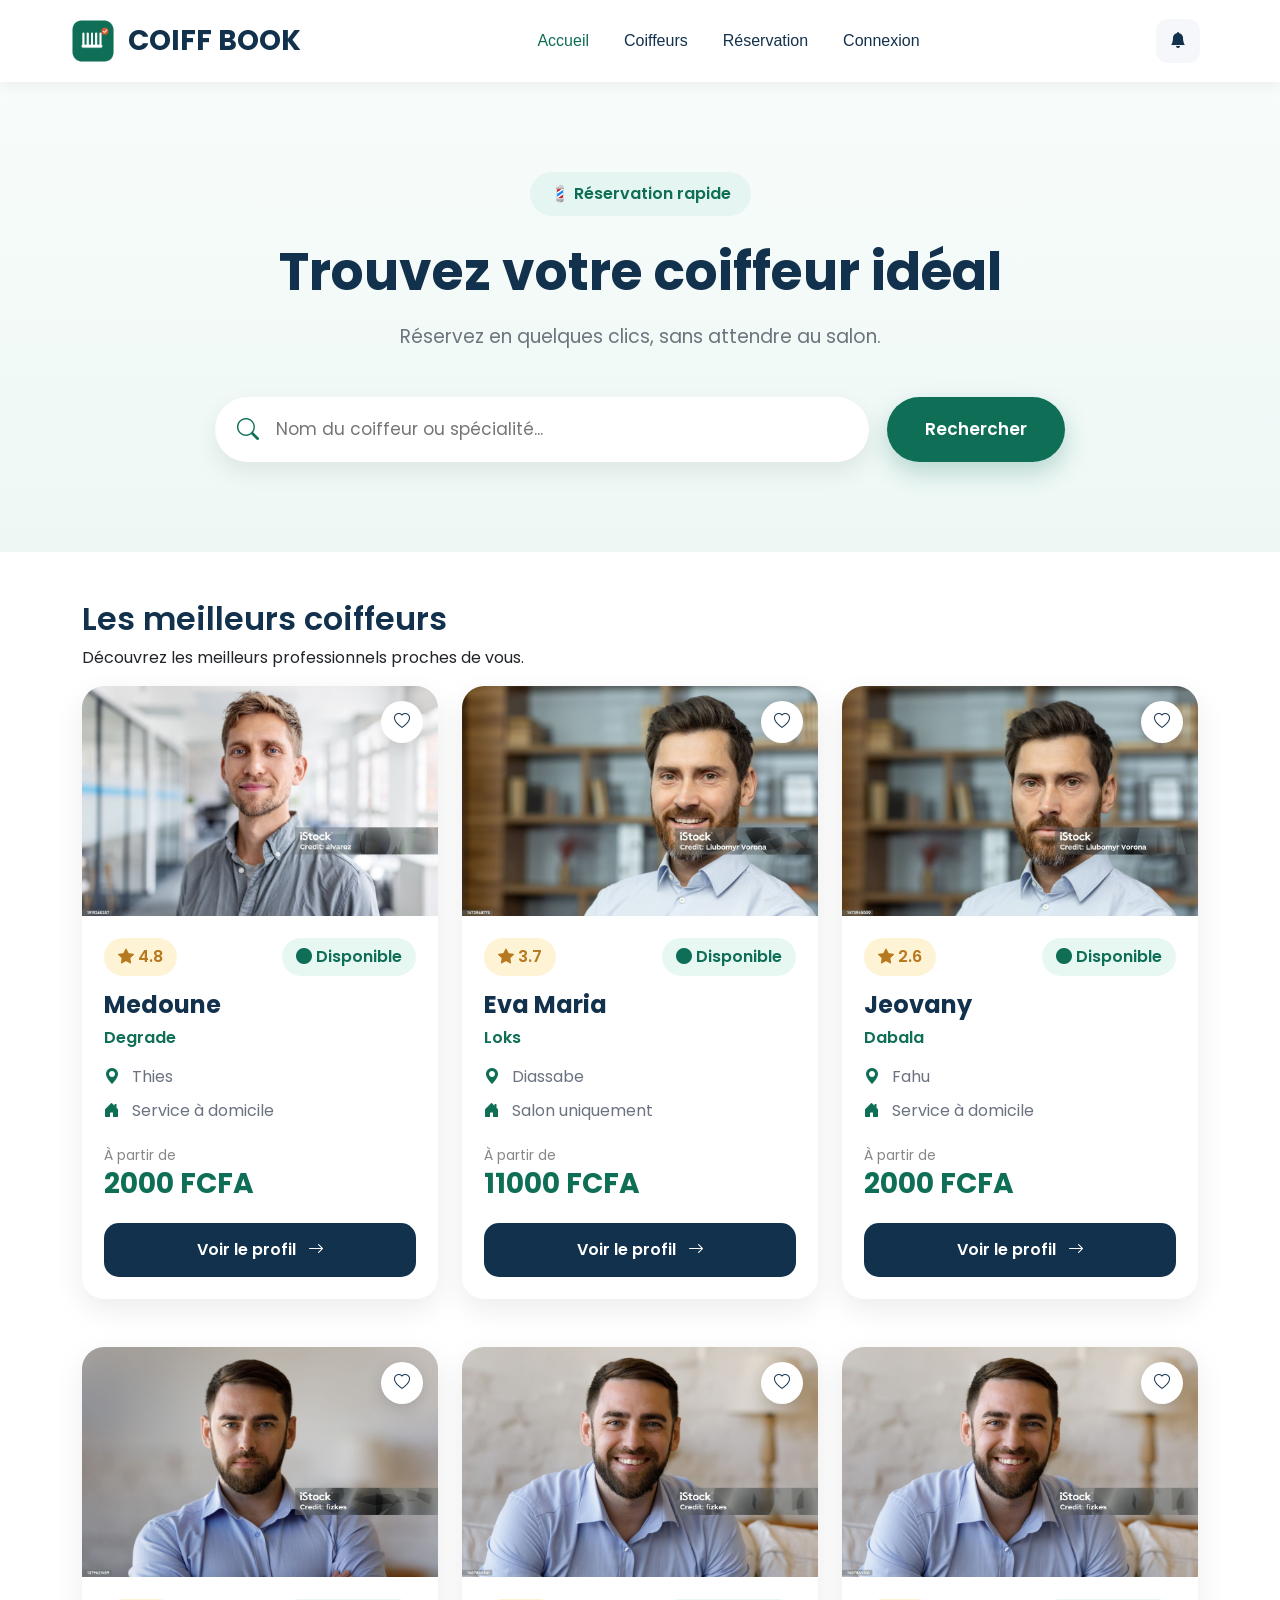
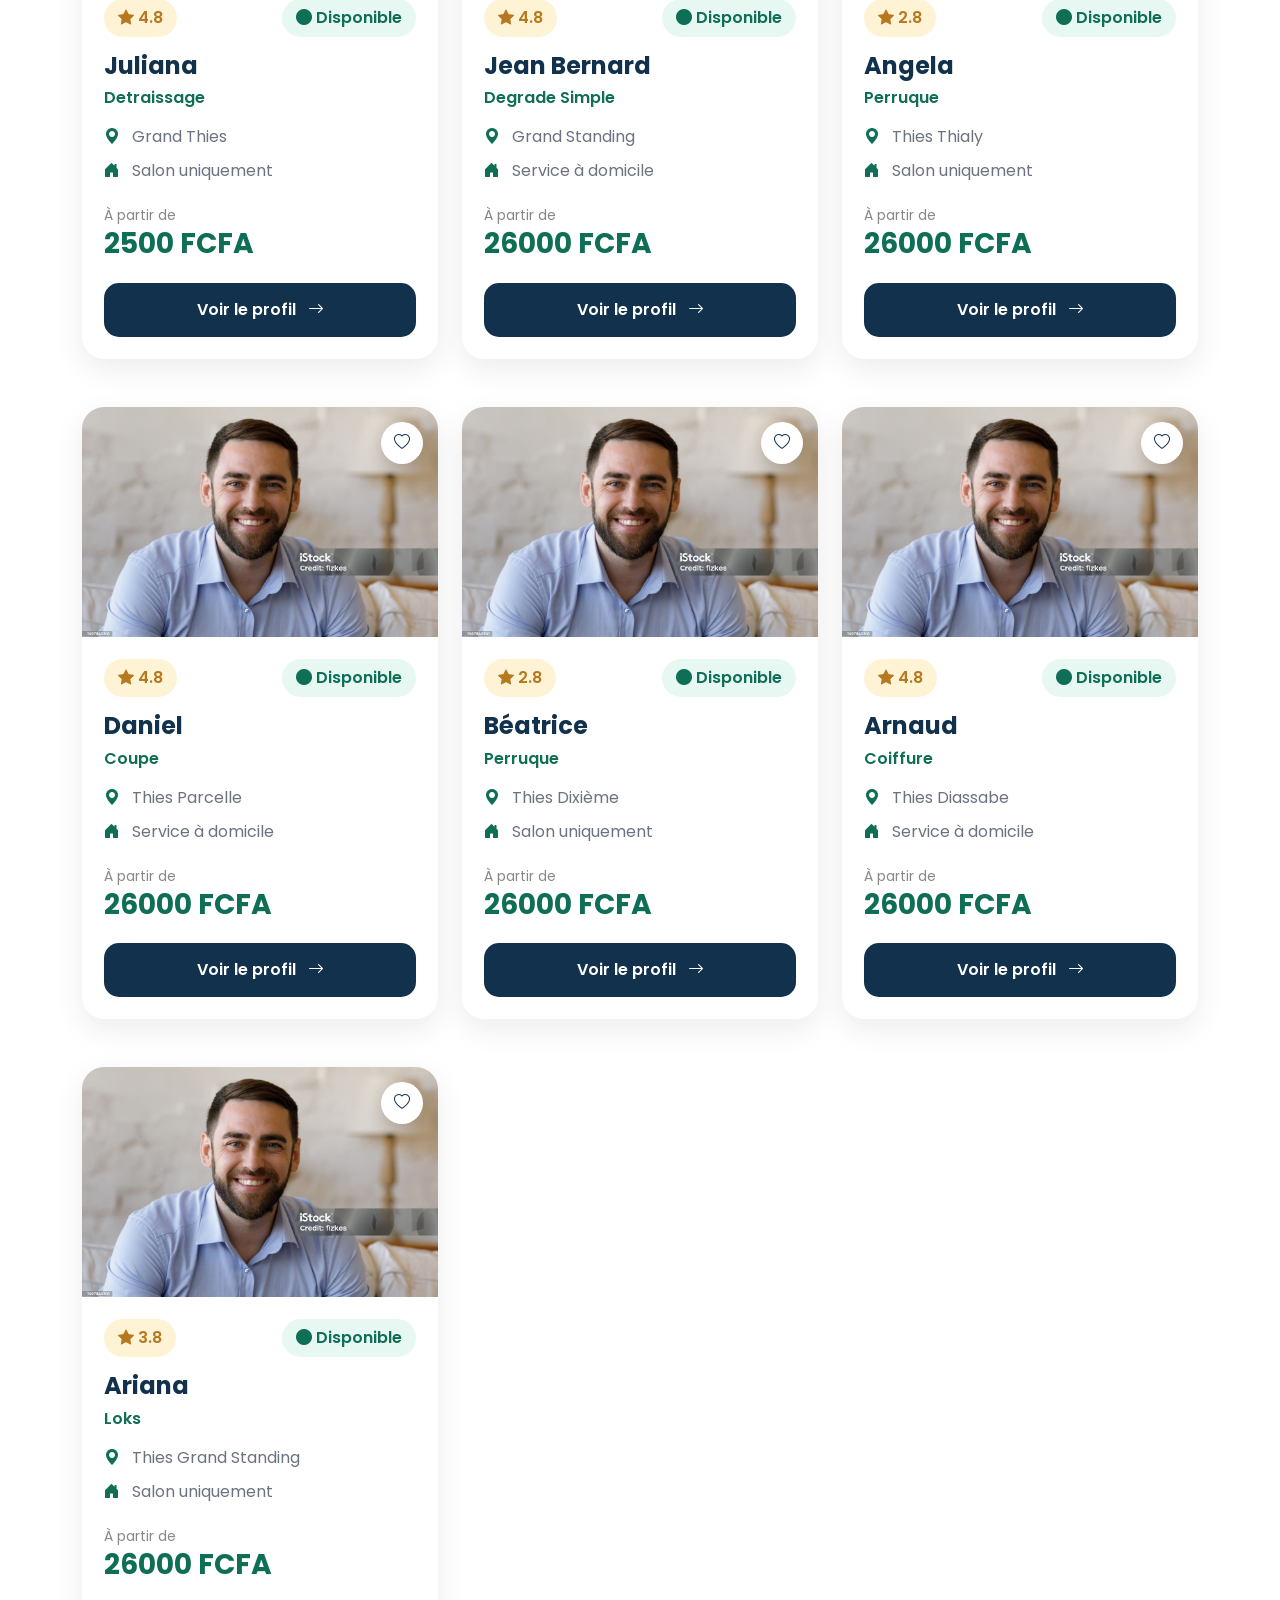
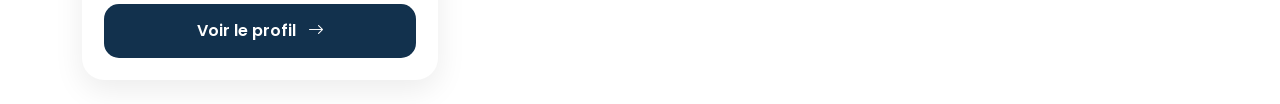
==== commit 4a3fe67e: "Restauration index.html(avait été ecrasé par erreur),planning accordeeon fonctionnel" ====
--- a/index.html
+++ b/index.html
@@ -2,13 +2,9 @@
 <html lang="fr">
   <head>
     <meta charset="UTF-8" />
-
     <meta name="viewport" content="width=device-width, initial-scale=1.0" />
-
-    <title>profils</title>
-
+    <title>app-coiffure</title>
     <link rel="icon" href="images/logo3.png" />
-
     <link
       href="https://cdn.jsdelivr.net/npm/bootstrap@5.3.3/dist/css/bootstrap.min.css"
       rel="stylesheet"
@@ -21,146 +17,170 @@
       href="https://fonts.googleapis.com/css2?family=Poppins:wght@300;400;500;600;700&display=swap"
       rel="stylesheet"
     />
+    <link rel="stylesheet" href="css/style.css" />
+  </head>
+  <body>
+    <nav class="navbar-coiffbook">
+      <div class="container">
+        <!-- Menu Mobile -->
 
-    <link rel="stylesheet" href="./css/style.css" />
-  </head>
+        <button
+          class="btn-menu-mobile d-lg-none"
+          data-bs-toggle="offcanvas"
+          data-bs-target="#menuMobile"
+          aria-label="Ouvrir le menu"
+        >
+          <i class="bi bi-list"></i>
+        </button>
 
-  <body>
-    <div class="container mt-4" id="profil-container">
+        <!-- Logo -->
 
-      <!-- Cache tant que profil.js n'a pas rempli toutes les infos,
-           puis passe en display:block a la fin du script -->
-      <div id="carte-profil" style="display: none">
+        <div class="logo-zone">
+          <img src="images/logo3.png" alt="COIFF BOOK" />
 
-        <!-- =====================================================
-                  EN-TÊTE PREMIUM DU PROFIL
-        ====================================================== -->
-
-        <div class="banniere-profil">
-
-          <img
-            src="images/bernard.jpg"
-            alt="Bannière"
-            class="image-banniere"
-          >
-
+          <h2>COIFF BOOK</h2>
         </div>
 
-        <!-- ===================== PHOTO + IDENTITÉ ===================== -->
+        <!-- Menu ordinateur -->
 
-        <div class="entete-profil">
+        <div class="menu d-none d-lg-flex">
+          <a href="#" class="active">Accueil</a>
 
-          <!-- Ici profil.js remplira automatiquement les informations -->
+          <a href="#">Coiffeurs</a>
 
-          <div id="identite"></div>
+          <a href="#">Réservation</a>
 
+          <a href="#">Connexion</a>
         </div>
 
-        <!-- ===================== ACTIONS ===================== -->
+        <!-- Notifications -->
 
-        <div class="actions-profil">
+        <div class="actions-navbar">
+          <button class="btn-notification">
+            <i class="bi bi-bell-fill"></i>
+          </button>
+        </div>
+      </div>
+    </nav>
+    <section class="hero">
+      <div class="container">
+        <span class="badge-hero"> 💈 Réservation rapide </span>
 
-          
-            href="rendezvous.html?id=1"
-            class="btn-reserver"
-          >
+        <h1>Trouvez votre coiffeur idéal</h1>
 
+        <p>Réservez en quelques clics, sans attendre au salon.</p>
+
+        <div class="recherche-container">
+          <div class="input-recherche">
+            <i class="bi bi-search"></i>
+
+            <input
+              type="search"
+              id="cherche"
+              placeholder="Nom du coiffeur ou spécialité..."
+            />
+          </div>
+
+          <button id="btn" class="btn-recherche">Rechercher</button>
+        </div>
+      </div>
+    </section>
+
+    <section class="container mt-5">
+      <div class="titre-liste">
+        <h2>Les meilleurs coiffeurs</h2>
+
+        <p>Découvrez les meilleurs professionnels proches de vous.</p>
+      </div>
+
+      <div id="liste-coiffeurs" class="row gy-4"></div>
+    </section>
+
+    <div class="modal fade" id="modaleGalerie" tabindex="-1">
+      <div class="modal-dialog modal-dialog-centered modal-lg">
+        <div class="modal-content">
+          <div class="modal-header">
+            <h5 class="modal-title">Toutes les réalisations</h5>
+
+            <button
+              type="button"
+              class="btn-close"
+              data-bs-dismiss="modal"
+            ></button>
+          </div>
+
+          <div class="modal-body" id="galerie-complete"></div>
+        </div>
+      </div>
+    </div>
+
+    <div class="offcanvas offcanvas-start" tabindex="-1" id="menuMobile">
+      <div class="offcanvas-header">
+        <h5 class="offcanvas-title">
+          <img src="images/logo3.png" width="35" />
+
+          COIFF BOOK
+        </h5>
+
+        <button
+          type="button"
+          class="btn-close"
+          data-bs-dismiss="offcanvas"
+        ></button>
+      </div>
+
+      <div class="offcanvas-body">
+        <!-- Profils utilisateur -->
+
+        <div class="profil-sidebar">
+          <img src="images/logo3.png" alt="Logo" />
+
+          <h4>Bienvenue 👋</h4>
+
+          <p>Réservez votre prochain rendez-vous.</p>
+        </div>
+
+        <!-- Navigation sidebar -->
+
+        <div class="menu-sidebar">
+          <a href="#" class="item-menu actif">
+            <i class="bi bi-house-door-fill"></i>
+
+            Accueil
+          </a>
+
+          <a href="#" class="item-menu">
+            <i class="bi bi-scissors"></i>
+
+            Coiffeurs
+          </a>
+
+          <a href="#" class="item-menu">
             <i class="bi bi-calendar-check-fill"></i>
 
-            Réserver
-
+            Réservations
           </a>
 
-          <div class="actions-secondaires">
+          <a href="#" class="item-menu">
+            <i class="bi bi-heart-fill"></i>
 
-            <button
-              class="btn-secondaire"
-            >
+            Favoris
+          </a>
 
-              <i class="bi bi-house-door-fill"></i>
+          <a href="#" class="item-menu">
+            <i class="bi bi-gear-fill"></i>
 
-              Domicile
-
-            </button>
-
-            <button
-              class="btn-secondaire"
-            >
-
-              <i class="bi bi-chat-dots-fill"></i>
-
-              Message
-
-            </button>
-
-          </div>
-
+            Paramètres
+          </a>
         </div>
 
-        <!-- ===================== DOMICILE / ZONE ===================== -->
+        <!-- Pied de Sidebar -->
 
-        <div id="domicile" class="p-3"></div>
-
-        <!-- ===================== PRESTATIONS ===================== -->
-
-        <div id="prestations"></div>
-
-        <!-- ===================== GALERIE ===================== -->
-
-        <h3 class="titre-section">
-          <i class="bi bi-images"></i>
-          Galerie
-        </h3>
-
-        <div id="realisations"></div>
-
-        <!-- ===================== PLANNING / HORAIRES ===================== -->
-
-        <div class="bloc-infos">
-
-          <div class="entete-bloc" id="btnHoraires">
-            <span>
-              <i class="bi bi-clock-fill"></i>
-              Planning hebdomadaire
-            </span>
-          </div>
-
-          <div id="planning"></div>
-
-        </div>
-
+        <div class="sidebar-footer">Version 1.0</div>
       </div>
-      <!-- fin #carte-profil -->
-
-      <!-- Modale Bootstrap : affiche toutes les realisations,
-           remplie dynamiquement par profil.js au clic sur le +X -->
-      <div class="modal fade" id="modaleGalerie" tabindex="-1">
-        <div class="modal-dialog modal-dialog-centered modal-lg">
-          <div class="modal-content">
-
-            <div class="modal-header">
-              <h5 class="modal-title">Toutes les réalisations</h5>
-
-              <button
-                type="button"
-                class="btn-close"
-                data-bs-dismiss="modal">
-              </button>
-            </div>
-
-            <div class="modal-body" id="galerie-complete"></div>
-
-          </div>
-        </div>
-      </div>
-
     </div>
-
     <script src="js/data.js"></script>
-    <script src="js/profil.js"></script>
-
-    <!-- JavaScript Bootstrap : necessaire pour les modales, dropdown, etc. -->
+    <script src="js/liste.js"></script>
     <script src="https://cdn.jsdelivr.net/npm/bootstrap@5.3.3/dist/js/bootstrap.bundle.min.js"></script>
-
   </body>
 </html>
--- a/css/style.css
+++ b/css/style.css
@@ -185,7 +185,7 @@
 }
 
 #planning {
-  display: none;
+  
   padding: 20px;
   border-top: 1px solid #ececec;
 }
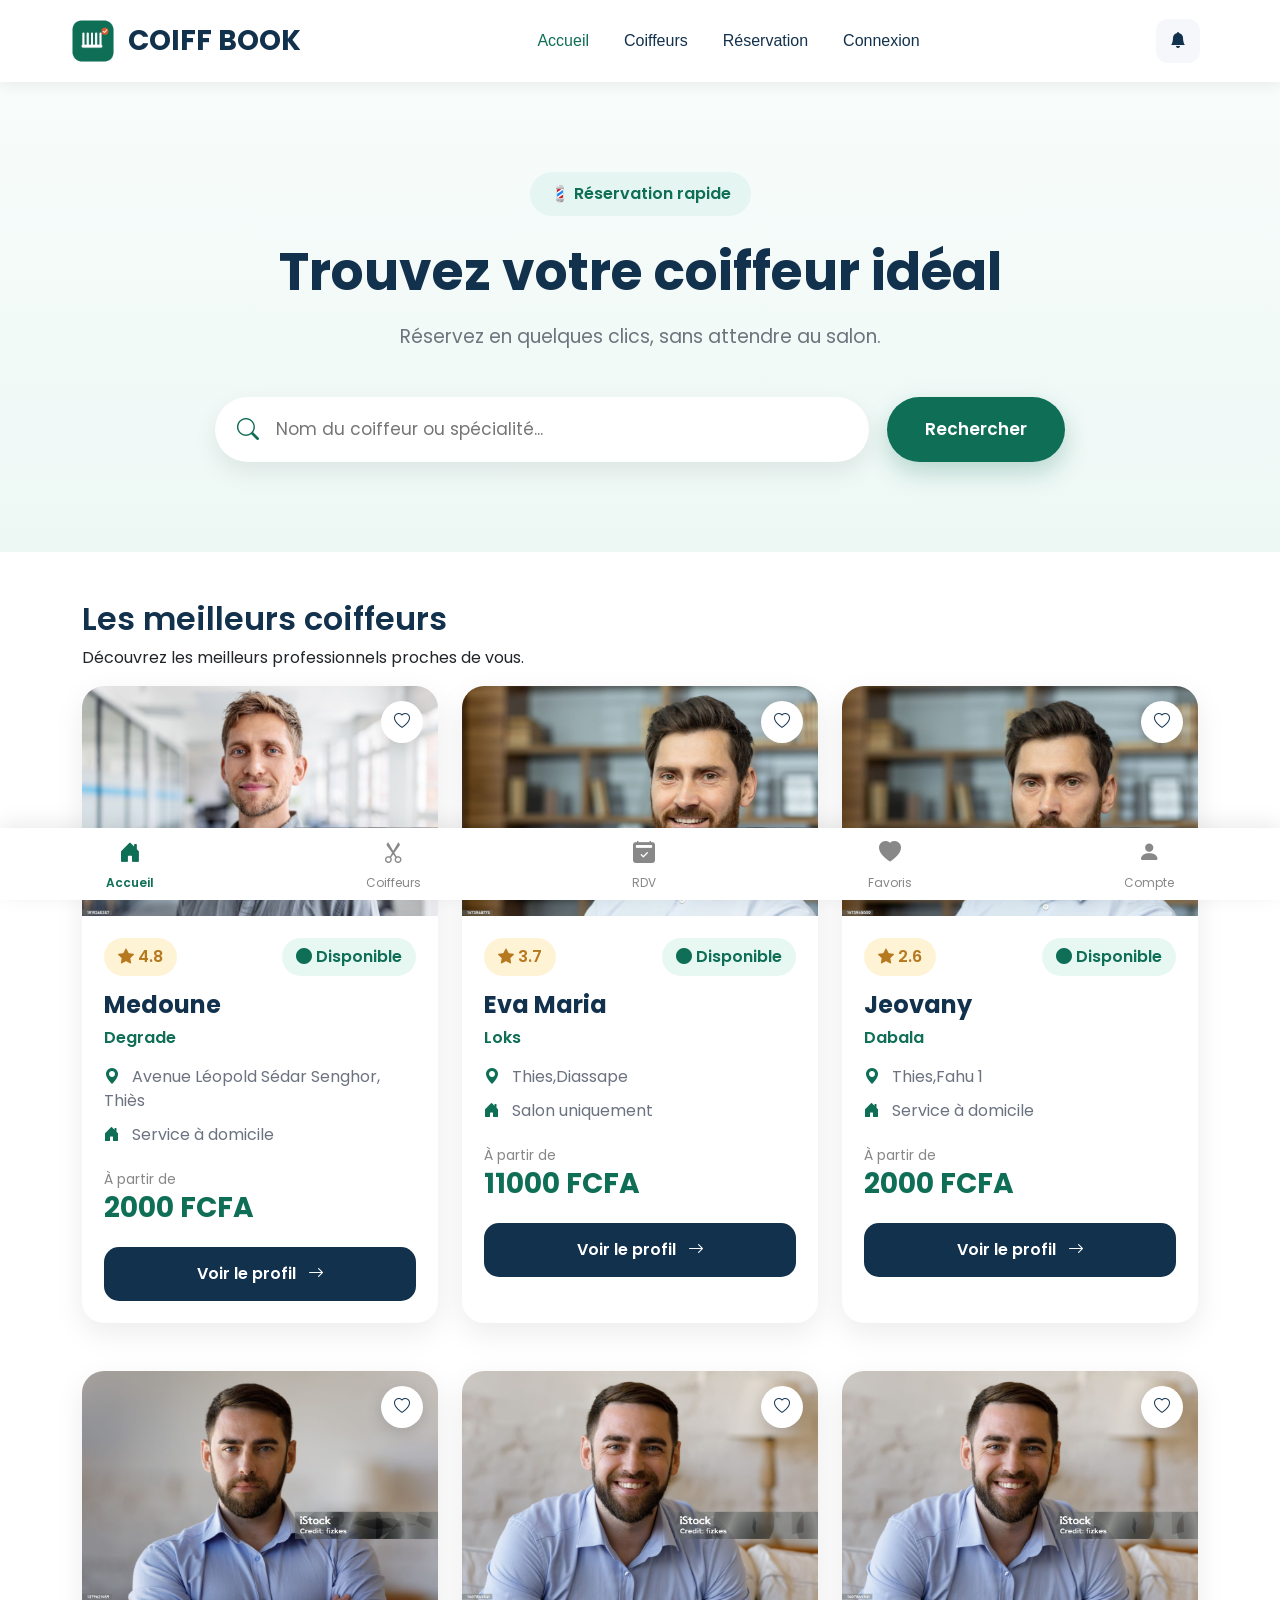
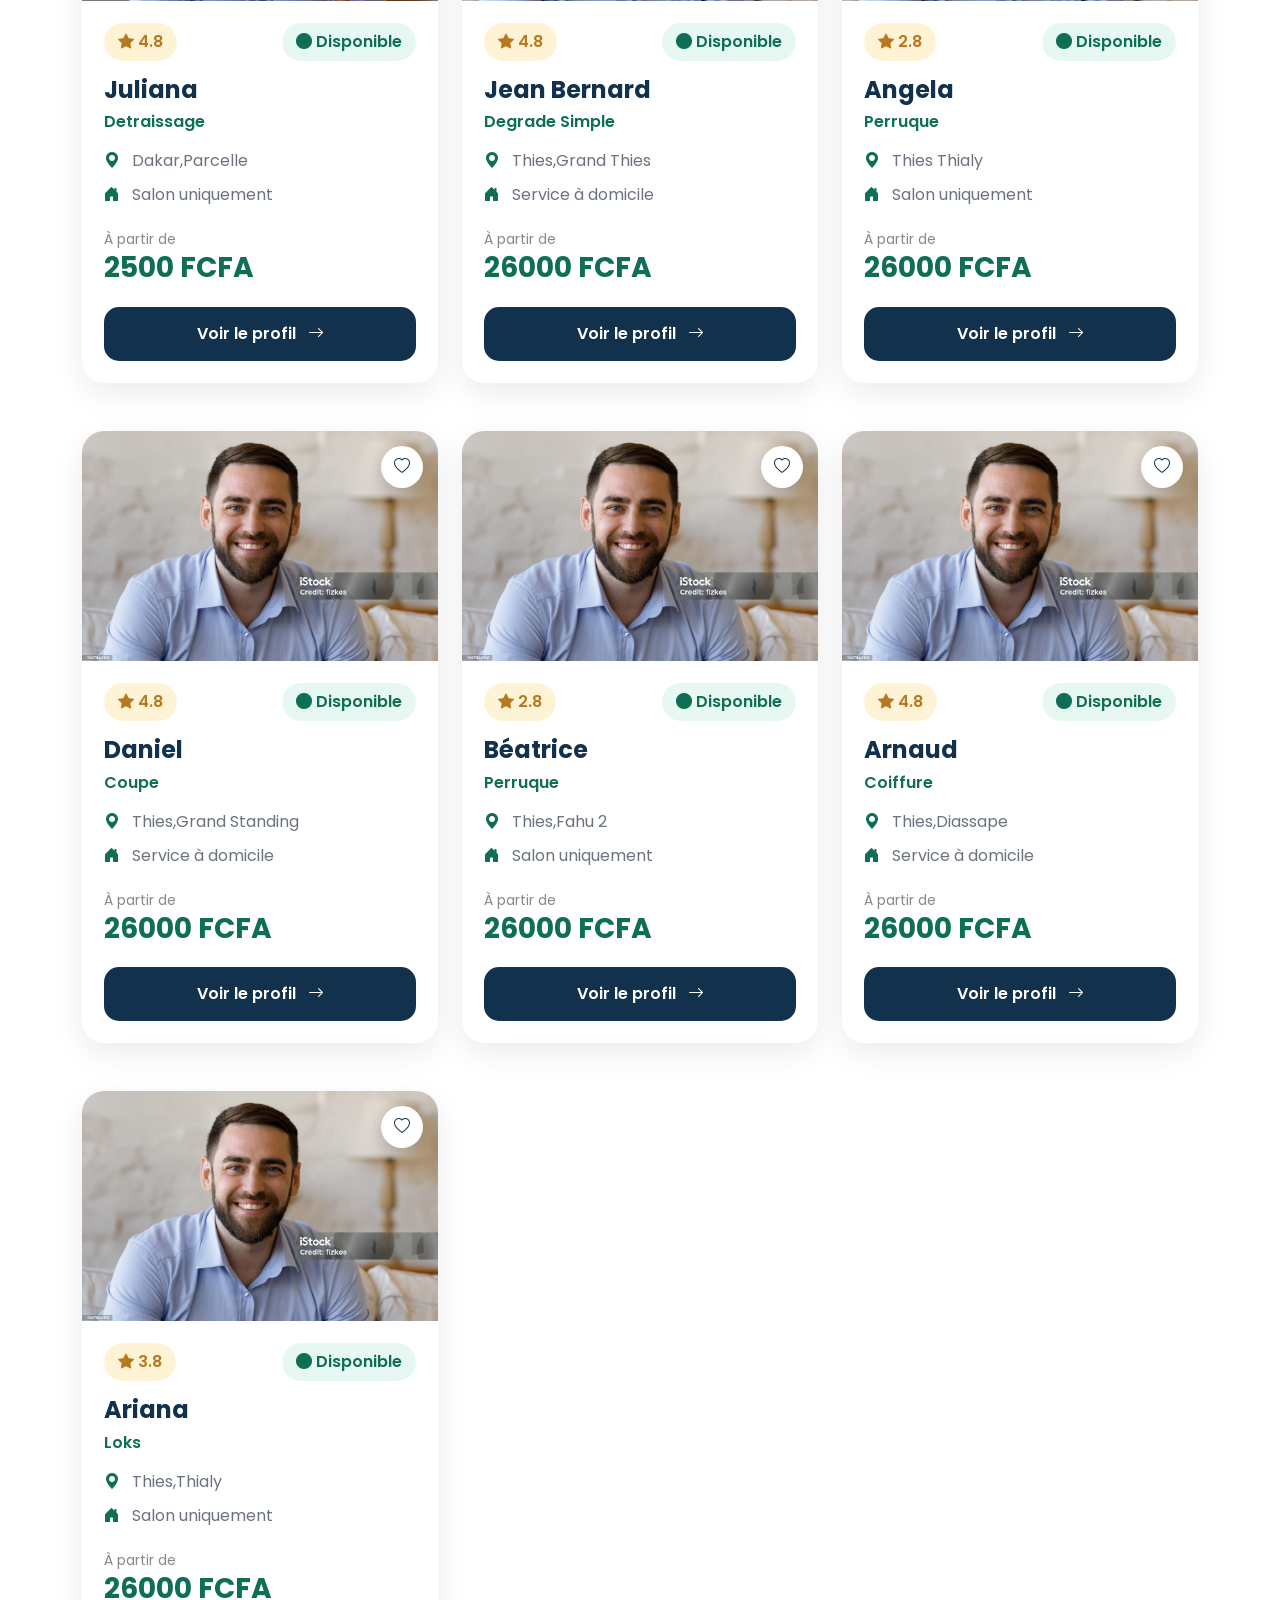
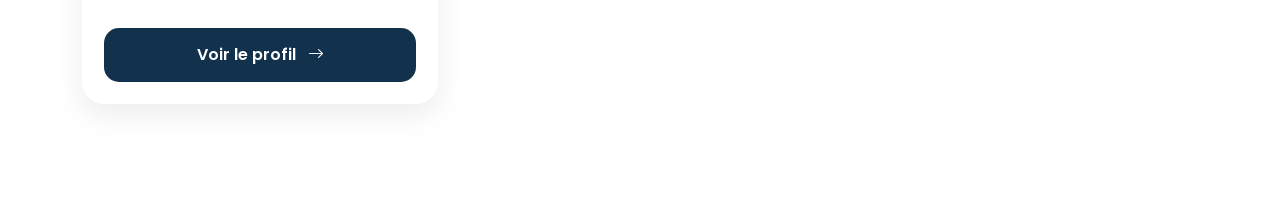
==== commit 19731ddd: "Uniformisation de la bottum navigation" ====
--- a/index.html
+++ b/index.html
@@ -179,6 +179,38 @@
         <div class="sidebar-footer">Version 1.0</div>
       </div>
     </div>
+
+    <nav class="bottom-nav">
+      <a href="index.html" class="bottom-item active">
+        <i class="bi bi-house-door-fill"></i>
+
+        <span>Accueil</span>
+      </a>
+
+      <a href="#liste-coiffeurs" class="bottom-item">
+        <i class="bi bi-scissors"></i>
+
+        <span>Coiffeurs</span>
+      </a>
+
+      <a href="mes-rendezvous.html" class="bottom-item">
+        <i class="bi bi-calendar2-check-fill"></i>
+
+        <span>RDV</span>
+      </a>
+
+      <a href="#" class="bottom-item">
+        <i class="bi bi-heart-fill"></i>
+
+        <span>Favoris</span>
+      </a>
+
+      <a href="dashboard.html" class="bottom-item">
+        <i class="bi bi-person-fill"></i>
+
+        <span>Compte</span>
+      </a>
+    </nav>
     <script src="js/data.js"></script>
     <script src="js/liste.js"></script>
     <script src="https://cdn.jsdelivr.net/npm/bootstrap@5.3.3/dist/js/bootstrap.bundle.min.js"></script>
--- a/css/style.css
+++ b/css/style.css
@@ -185,10 +185,11 @@
 }
 
 #planning {
-  
+    
   padding: 20px;
   border-top: 1px solid #ececec;
 }
+
 
 /* ===========================================
    CARTES COIFFEURS - UI REDESIGN
@@ -1458,4 +1459,1023 @@
 
     background:#0F6E56;
 
+}
+
+/*==========================================
+            Planning Premium
+==========================================*/
+
+.planning-premium{
+
+    display:flex;
+
+    flex-direction:column;
+
+    gap:14px;
+
+    margin-top:20px;
+
+}
+
+.jour-card{
+
+    display:flex;
+
+    justify-content:space-between;
+
+    align-items:center;
+
+    background:white;
+
+    border-radius:18px;
+
+    padding:18px;
+
+    box-shadow:0 8px 18px rgba(0,0,0,.08);
+
+}
+
+.jour-card strong{
+
+    color:#12314D;
+
+    text-transform:capitalize;
+
+}
+
+.jour-card span{
+
+    color:#0F6E56;
+
+    font-weight:600;
+
+}
+
+.jour-card.ferme{
+
+    opacity:.65;
+
+}
+
+.jour-card.ferme span{
+
+    color:#dc3545;
+
+}
+
+/*==========================================
+        Réservation Premium
+==========================================*/
+
+.choix-lieu{
+
+    display:flex;
+
+    gap:18px;
+
+    margin-bottom:30px;
+
+}
+
+.carte-lieu{
+
+    flex:1;
+
+    background:white;
+
+    border-radius:18px;
+
+    padding:20px;
+
+    text-align:center;
+
+    cursor:pointer;
+
+    box-shadow:0 8px 20px rgba(0,0,0,.08);
+
+    transition:.3s;
+
+}
+
+.carte-lieu:hover{
+
+    transform:translateY(-4px);
+
+}
+
+.carte-lieu input{
+
+    display:none;
+
+}
+
+.carte-lieu i{
+
+    font-size:28px;
+
+    color:#0F6E56;
+
+    display:block;
+
+    margin-bottom:10px;
+
+}
+
+.carte-lieu span{
+
+    font-weight:600;
+
+    color:#12314D;
+
+}
+
+.champ-rdv{
+
+    border-radius:15px;
+
+    height:55px;
+
+}
+
+.btn-confirmer-rdv{
+
+    width:100%;
+
+    border:none;
+
+    border-radius:16px;
+
+    background:#12314D;
+
+    color:white;
+
+    padding:16px;
+
+    font-size:18px;
+
+    font-weight:600;
+
+    transition:.3s;
+
+}
+
+.btn-confirmer-rdv:hover{
+
+    background:#0F6E56;
+
+}
+
+/*==========================================
+        Confirmation réservation
+==========================================*/
+
+.carte-confirmation{
+
+    background:#fff;
+
+    border-radius:22px;
+
+    padding:25px;
+
+    margin-top:30px;
+
+    box-shadow:0 10px 30px rgba(0,0,0,.08);
+
+}
+
+.confirmation-header{
+
+    text-align:center;
+
+    margin-bottom:25px;
+
+}
+
+.confirmation-header i{
+
+    font-size:55px;
+
+    color:#0F6E56;
+
+}
+
+.confirmation-header h3{
+
+    margin-top:10px;
+
+    color:#12314D;
+
+    font-weight:700;
+
+}
+
+.confirmation-header p{
+
+    color:#666;
+
+}
+
+.ligne-confirmation{
+
+    display:flex;
+
+    justify-content:space-between;
+
+    align-items:center;
+
+    padding:14px 0;
+
+    border-bottom:1px solid #ececec;
+
+}
+
+.ligne-confirmation span{
+
+    color:#666;
+
+}
+
+.ligne-confirmation strong{
+
+    color:#12314D;
+
+}
+
+.total{
+
+    border-bottom:none;
+
+    margin-top:15px;
+
+    font-size:20px;
+
+}
+
+.total strong{
+
+    color:#0F6E56;
+
+}
+
+/* Style pour les avis */
+.entete-avis {
+  display: flex;
+  justify-content: center;
+  gap: 20px;
+  margin-bottom: 20px;
+  font-weight: 600;
+  color: #12314D;
+}
+
+.carte-avis {
+  border: 1px solid #ececec;
+  border-radius: 10px;
+  padding: 15px;
+  margin-bottom: 12px;
+}
+
+.etoiles-avis {
+  color: #f5a623;
+  margin-bottom: 8px;
+}
+
+.commentaire-avis {
+  color: #444;
+  margin-bottom: 6px;
+}
+
+.auteur-avis {
+  color: #888;
+  font-size: 0.9rem;
+  font-style: italic;
+  margin: 0;
+}
+
+/* Style du bouton pour la localisaton  */
+.carte-localisation {
+  background-color: #f8f9fa;
+  border-radius: 10px;
+  padding: 15px;
+  text-align: center;
+}
+
+.carte-localisation p {
+  color: #12314D;
+  font-weight: 600;
+  margin-bottom: 12px;
+}
+
+.carte-localisation i {
+  color: #0F6E56;
+  margin-right: 6px;
+}
+
+.btn-secondaire {
+  text-decoration: none;
+  /* ... le reste de tes styles existants ... */
+}
+
+
+/*==========================================
+            DASHBOARD CLIENT
+==========================================*/
+
+.dashboard-body{
+
+    background:#f5f7fb;
+
+    font-family:'Poppins',sans-serif;
+
+}
+
+.dashboard-header{
+
+    display:flex;
+
+    justify-content:space-between;
+
+    align-items:center;
+
+    margin-bottom:30px;
+
+}
+
+.dashboard-header h2{
+
+    color:#12314D;
+
+    font-weight:700;
+
+    margin-bottom:5px;
+
+}
+
+.dashboard-header p{
+
+    color:#777;
+
+    margin:0;
+
+}
+
+.dashboard-header img{
+
+    width:60px;
+
+    height:60px;
+
+    border-radius:50%;
+
+    object-fit:cover;
+
+}
+
+.dashboard-card{
+
+    background:white;
+
+    border-radius:22px;
+
+    padding:25px;
+
+    box-shadow:0 10px 30px rgba(0,0,0,.08);
+
+}
+
+.dashboard-card-header{
+
+    display:flex;
+
+    align-items:center;
+
+    gap:10px;
+
+    color:#0F6E56;
+
+    font-weight:600;
+
+    margin-bottom:20px;
+
+}
+
+.dashboard-card h4{
+
+    color:#12314D;
+
+    font-weight:700;
+
+    margin-bottom:20px;
+
+}
+
+.dashboard-card p{
+
+    display:flex;
+
+    align-items:center;
+
+    gap:10px;
+
+    color:#555;
+
+    margin-bottom:12px;
+
+}
+
+.dashboard-card p i{
+
+    color:#0F6E56;
+
+}
+
+.btn-dashboard{
+
+    width:100%;
+
+    margin-top:20px;
+
+    border:none;
+
+    border-radius:15px;
+
+    background:#12314D;
+
+    color:white;
+
+    padding:14px;
+
+    font-weight:600;
+
+    transition:.3s;
+    text-decoration: none;
+
+
+}
+
+.btn-dashboard:hover{
+
+    background:#0F6E56;
+
+}
+
+/*==========================================
+            STATISTIQUES
+==========================================*/
+
+.stats-grid{
+
+    display:grid;
+
+    grid-template-columns:repeat(3,1fr);
+
+    gap:15px;
+
+    margin-top:20px;
+
+}
+
+.stat-item{
+
+    background:#f7f9fc;
+
+    border-radius:18px;
+
+    padding:20px 15px;
+
+    text-align:center;
+
+    transition:.3s;
+
+}
+
+.stat-item:hover{
+
+    transform:translateY(-5px);
+
+    box-shadow:0 8px 20px rgba(0,0,0,.08);
+
+}
+
+.stat-item i{
+
+    font-size:28px;
+
+    color:#0F6E56;
+
+    margin-bottom:12px;
+
+}
+
+.stat-item h3{
+
+    font-size:28px;
+
+    font-weight:700;
+
+    color:#12314D;
+
+    margin-bottom:5px;
+
+}
+
+.stat-item p{
+
+    margin:0;
+
+    color:#666;
+
+    font-size:14px;
+
+}
+
+@media(max-width:576px){
+
+.stats-grid{
+
+    grid-template-columns:1fr;
+
+}
+
+}
+
+/*==========================================
+            FAVORIS
+==========================================*/
+
+.favoris-container{
+
+    display:flex;
+
+    flex-direction:column;
+
+    gap:18px;
+
+    margin-top:20px;
+
+}
+
+.favori{
+
+    display:flex;
+
+    align-items:center;
+
+    gap:15px;
+
+    background:#f8f9fc;
+
+    padding:15px;
+
+    border-radius:18px;
+
+    transition:.3s;
+
+}
+
+.favori:hover{
+
+    transform:translateX(5px);
+
+    box-shadow:0 8px 20px rgba(0,0,0,.08);
+
+}
+
+.favori img{
+
+    width:65px;
+
+    height:65px;
+
+    border-radius:50%;
+
+    object-fit:cover;
+
+    border:3px solid #0F6E56;
+
+}
+
+.favori h5{
+
+    margin:0;
+
+    color:#12314D;
+
+    font-weight:600;
+
+}
+
+.favori small{
+
+    color:#666;
+
+}
+
+/*==========================================
+            HISTORIQUE
+==========================================*/
+
+.timeline{
+
+    position:relative;
+
+    margin-top:20px;
+
+}
+
+.timeline::before{
+
+    content:"";
+
+    position:absolute;
+
+    left:18px;
+
+    top:0;
+
+    bottom:0;
+
+    width:3px;
+
+    background:#dbe7e3;
+
+}
+
+.timeline-item{
+
+    display:flex;
+
+    align-items:flex-start;
+
+    gap:20px;
+
+    margin-bottom:25px;
+
+    position:relative;
+
+}
+
+.timeline-icon{
+
+    width:38px;
+
+    height:38px;
+
+    background:#0F6E56;
+
+    color:white;
+
+    border-radius:50%;
+
+    display:flex;
+
+    justify-content:center;
+
+    align-items:center;
+
+    z-index:2;
+
+    flex-shrink:0;
+
+}
+
+.timeline-content{
+
+    background:#f8f9fc;
+
+    border-radius:18px;
+
+    padding:15px 18px;
+
+    width:100%;
+
+    transition:.3s;
+
+}
+
+.timeline-content:hover{
+
+    transform:translateY(-3px);
+
+    box-shadow:0 8px 20px rgba(0,0,0,.08);
+
+}
+
+.timeline-content h5{
+
+    margin:0;
+
+    color:#12314D;
+
+    font-weight:600;
+
+}
+
+.timeline-content p{
+
+    margin:5px 0;
+
+    color:#666;
+
+}
+
+.timeline-content small{
+
+    color:#999;
+
+}
+
+/*==========================================
+            MON COMPTE
+==========================================*/
+
+.compte-menu{
+
+    margin-top:15px;
+
+}
+
+.compte-item{
+
+    display:flex;
+
+    align-items:center;
+
+    justify-content:space-between;
+
+    padding:18px;
+
+    margin-bottom:12px;
+
+    border-radius:18px;
+
+    background:#f8f9fc;
+
+    text-decoration:none;
+
+    color:#12314D;
+
+    transition:.3s;
+
+}
+
+.compte-item:hover{
+
+    background:white;
+
+    box-shadow:0 8px 20px rgba(0,0,0,.08);
+
+    transform:translateX(5px);
+
+}
+
+.compte-item span{
+
+    flex:1;
+
+    margin-left:15px;
+
+    font-weight:500;
+
+}
+
+.compte-item>i:first-child{
+
+    color:#0F6E56;
+
+    font-size:20px;
+
+}
+
+.compte-item>i:last-child{
+
+    color:#999;
+
+}
+
+.deconnexion{
+
+    color:#d62828;
+
+}
+
+.deconnexion>i:first-child{
+
+    color:#d62828;
+
+}
+
+/*==========================================
+        BOTTOM NAVIGATION
+==========================================*/
+
+.bottom-nav{
+
+    position:fixed;
+
+    bottom:0;
+
+    left:0;
+
+    width:100%;
+
+    height:72px;
+
+    background:white;
+
+    display:flex;
+
+    justify-content:space-around;
+
+    align-items:center;
+
+    box-shadow:0 -5px 20px rgba(0,0,0,.08);
+
+    z-index:1000;
+
+}
+
+.bottom-item{
+
+    display:flex;
+
+    flex-direction:column;
+
+    align-items:center;
+
+    justify-content:center;
+
+    text-decoration:none;
+
+    color:#888;
+
+    font-size:12px;
+
+    transition:.3s;
+
+}
+
+.bottom-item i{
+
+    font-size:22px;
+
+    margin-bottom:4px;
+
+}
+
+.bottom-item.active{
+
+    color:#0F6E56;
+
+    font-weight:600;
+
+}
+
+.bottom-item:hover{
+
+    color:#0F6E56;
+
+}
+
+/* Pour éviter que le contenu soit caché derrière la barre */
+
+.dashboard-body{
+
+    padding-bottom:90px;
+
+}
+
+/*==========================================
+        PAGE CONFIRMATION
+==========================================*/
+
+.confirmation-body{
+
+    background:#f5f7fb;
+
+    font-family:'Poppins',sans-serif;
+
+}
+
+.confirmation-container{
+
+    min-height:100vh;
+
+    display:flex;
+
+    justify-content:center;
+
+    align-items:center;
+
+    padding:25px;
+
+}
+
+.confirmation-card{
+
+    background:white;
+
+    border-radius:25px;
+
+    padding:35px;
+
+    max-width:500px;
+
+    width:100%;
+
+    text-align:center;
+
+    box-shadow:0 12px 35px rgba(0,0,0,.08);
+
+}
+
+.success-icon{
+
+    font-size:80px;
+
+    color:#16a34a;
+
+    margin-bottom:20px;
+
+}
+
+.confirmation-card h2{
+
+    color:#12314D;
+
+    font-weight:700;
+
+    margin-bottom:10px;
+
+}
+
+.confirmation-message{
+
+    color:#666;
+
+    margin-bottom:30px;
+
+}
+
+.detail-item{
+
+    display:flex;
+
+    justify-content:space-between;
+
+    align-items:center;
+
+    padding:14px 0;
+
+    border-bottom:1px solid #ececec;
+
+}
+
+.detail-item strong{
+
+    color:#12314D;
+
+}
+
+.confirmation-buttons{
+
+    margin-top:35px;
+
+    display:flex;
+
+    flex-direction:column;
+
+    gap:15px;
+
+}
+
+.btn-secondaire-dashboard{
+
+    text-decoration:none;
+
+    padding:14px;
+
+    border-radius:15px;
+
+    background:#0F6E56;
+
+    color:white;
+
+    font-weight:600;
+
+    transition:.3s;
+
+}
+
+.btn-secondaire-dashboard:hover{
+
+    background:#0b5a47;
+
+    color:white;
+
+}
+
+body{
+
+    padding-bottom:90px;
+
 }
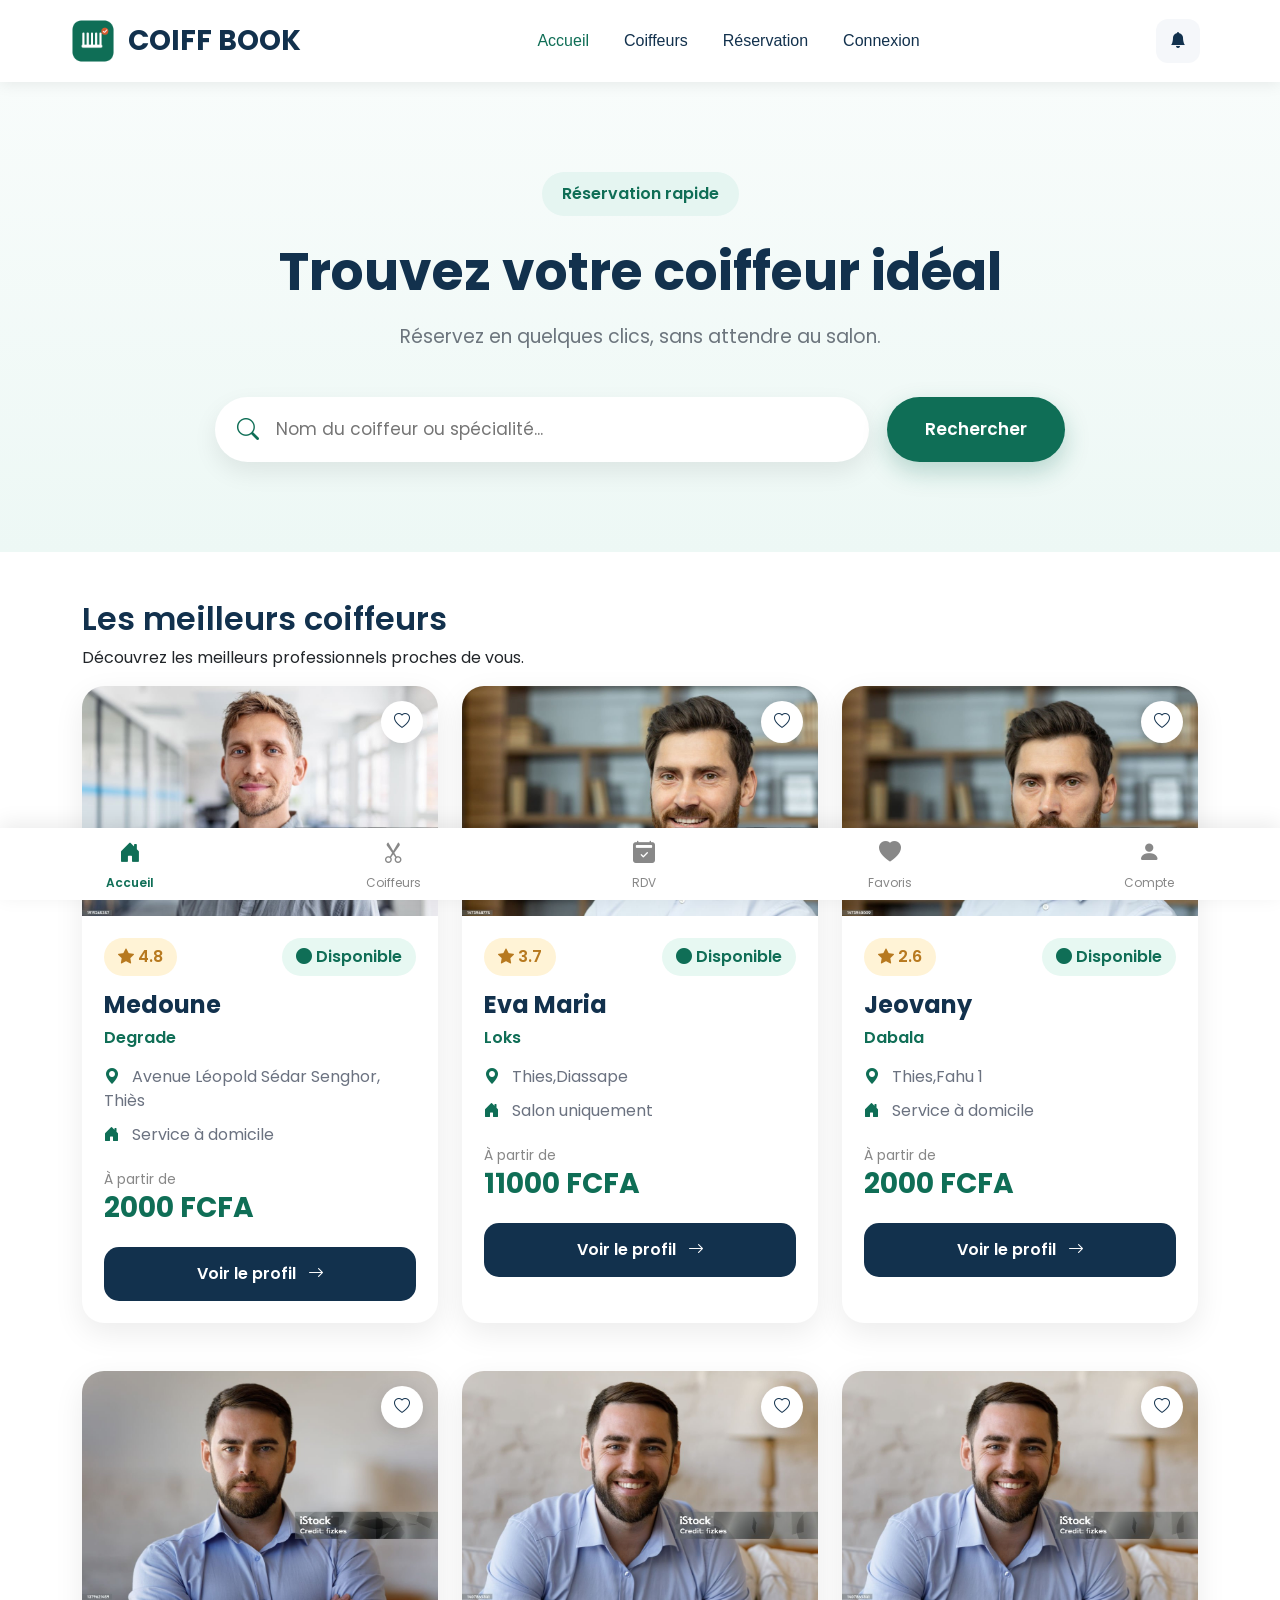
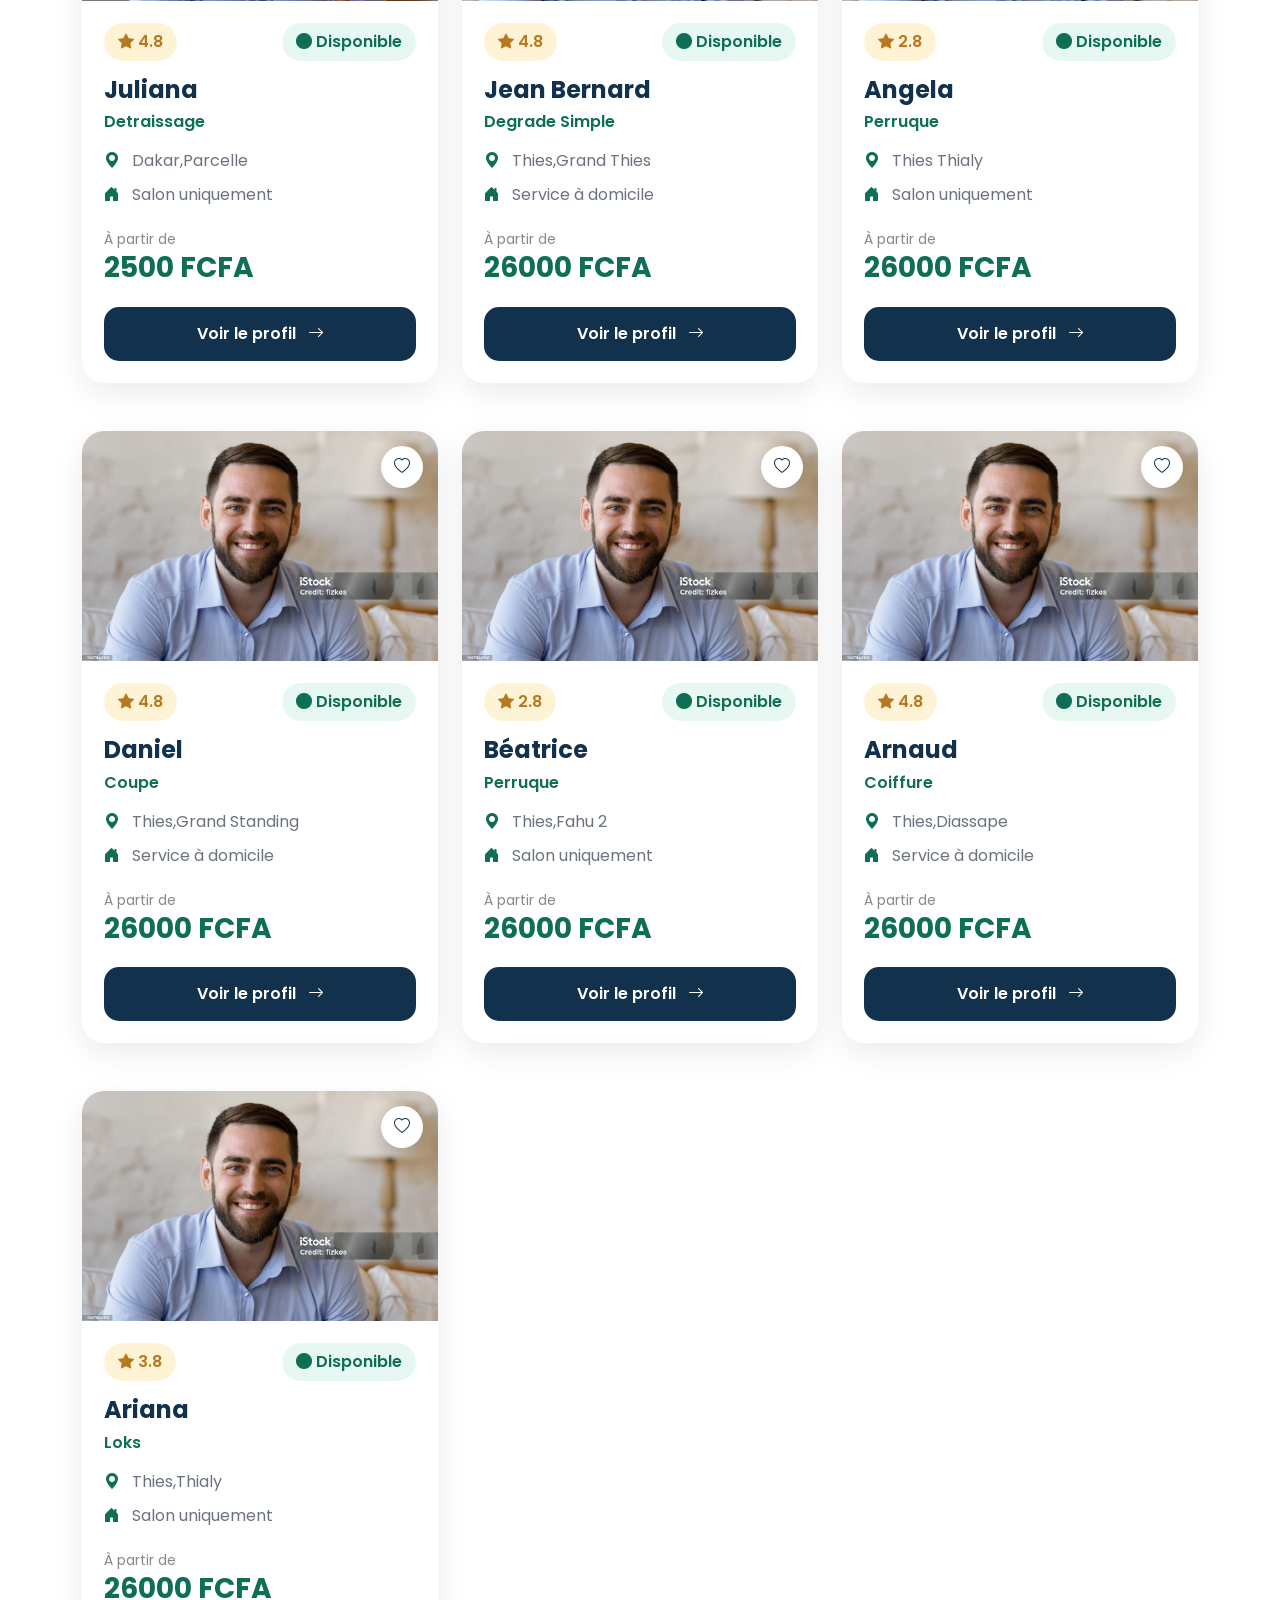
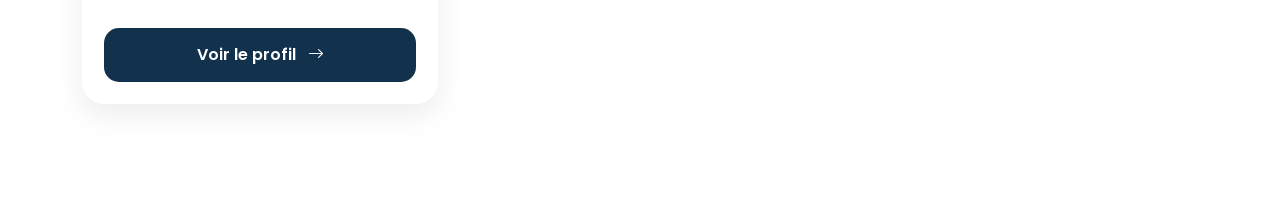
==== commit 62e3113b: "Finalisation du parcour client V1" ====
--- a/index.html
+++ b/index.html
@@ -64,7 +64,7 @@
     </nav>
     <section class="hero">
       <div class="container">
-        <span class="badge-hero"> 💈 Réservation rapide </span>
+        <span class="badge-hero"> Réservation rapide </span>
 
         <h1>Trouvez votre coiffeur idéal</h1>
 
@@ -135,7 +135,7 @@
         <div class="profil-sidebar">
           <img src="images/logo3.png" alt="Logo" />
 
-          <h4>Bienvenue 👋</h4>
+          <h4>Bienvenue</h4>
 
           <p>Réservez votre prochain rendez-vous.</p>
         </div>
